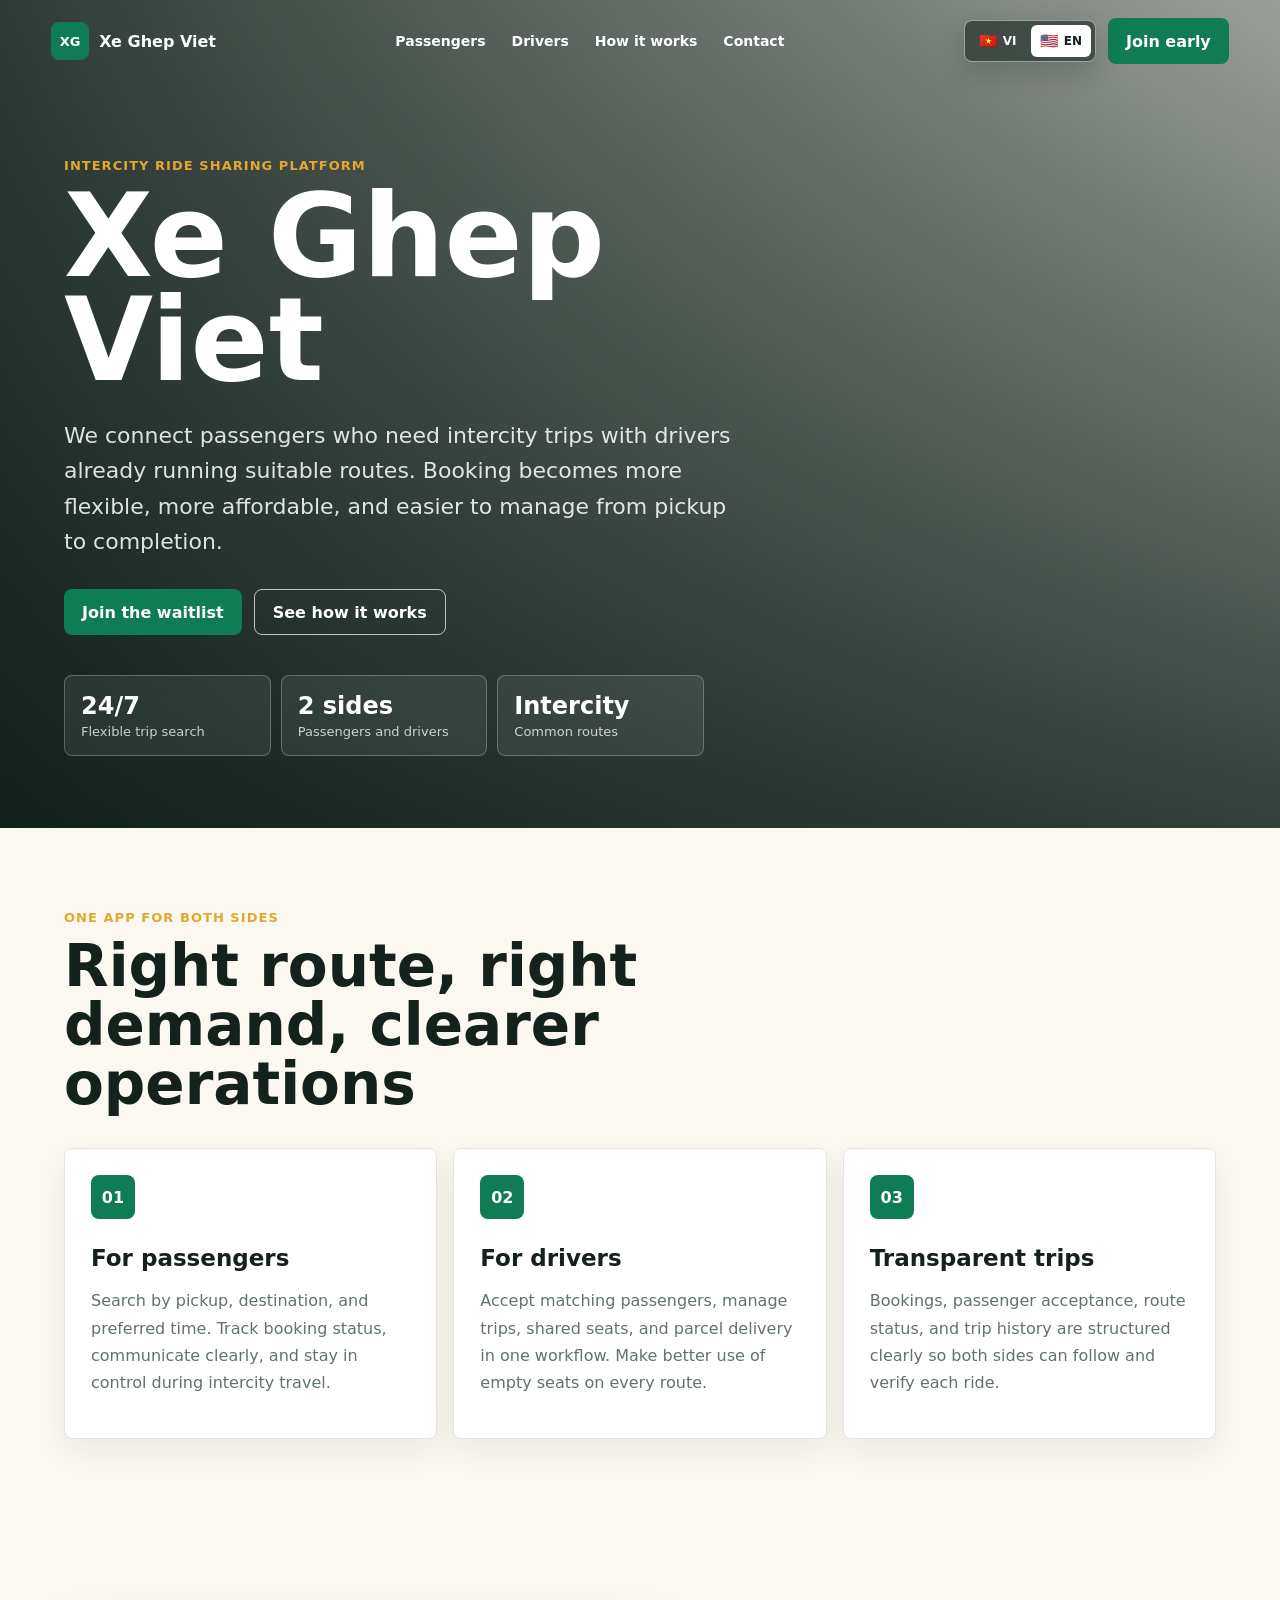
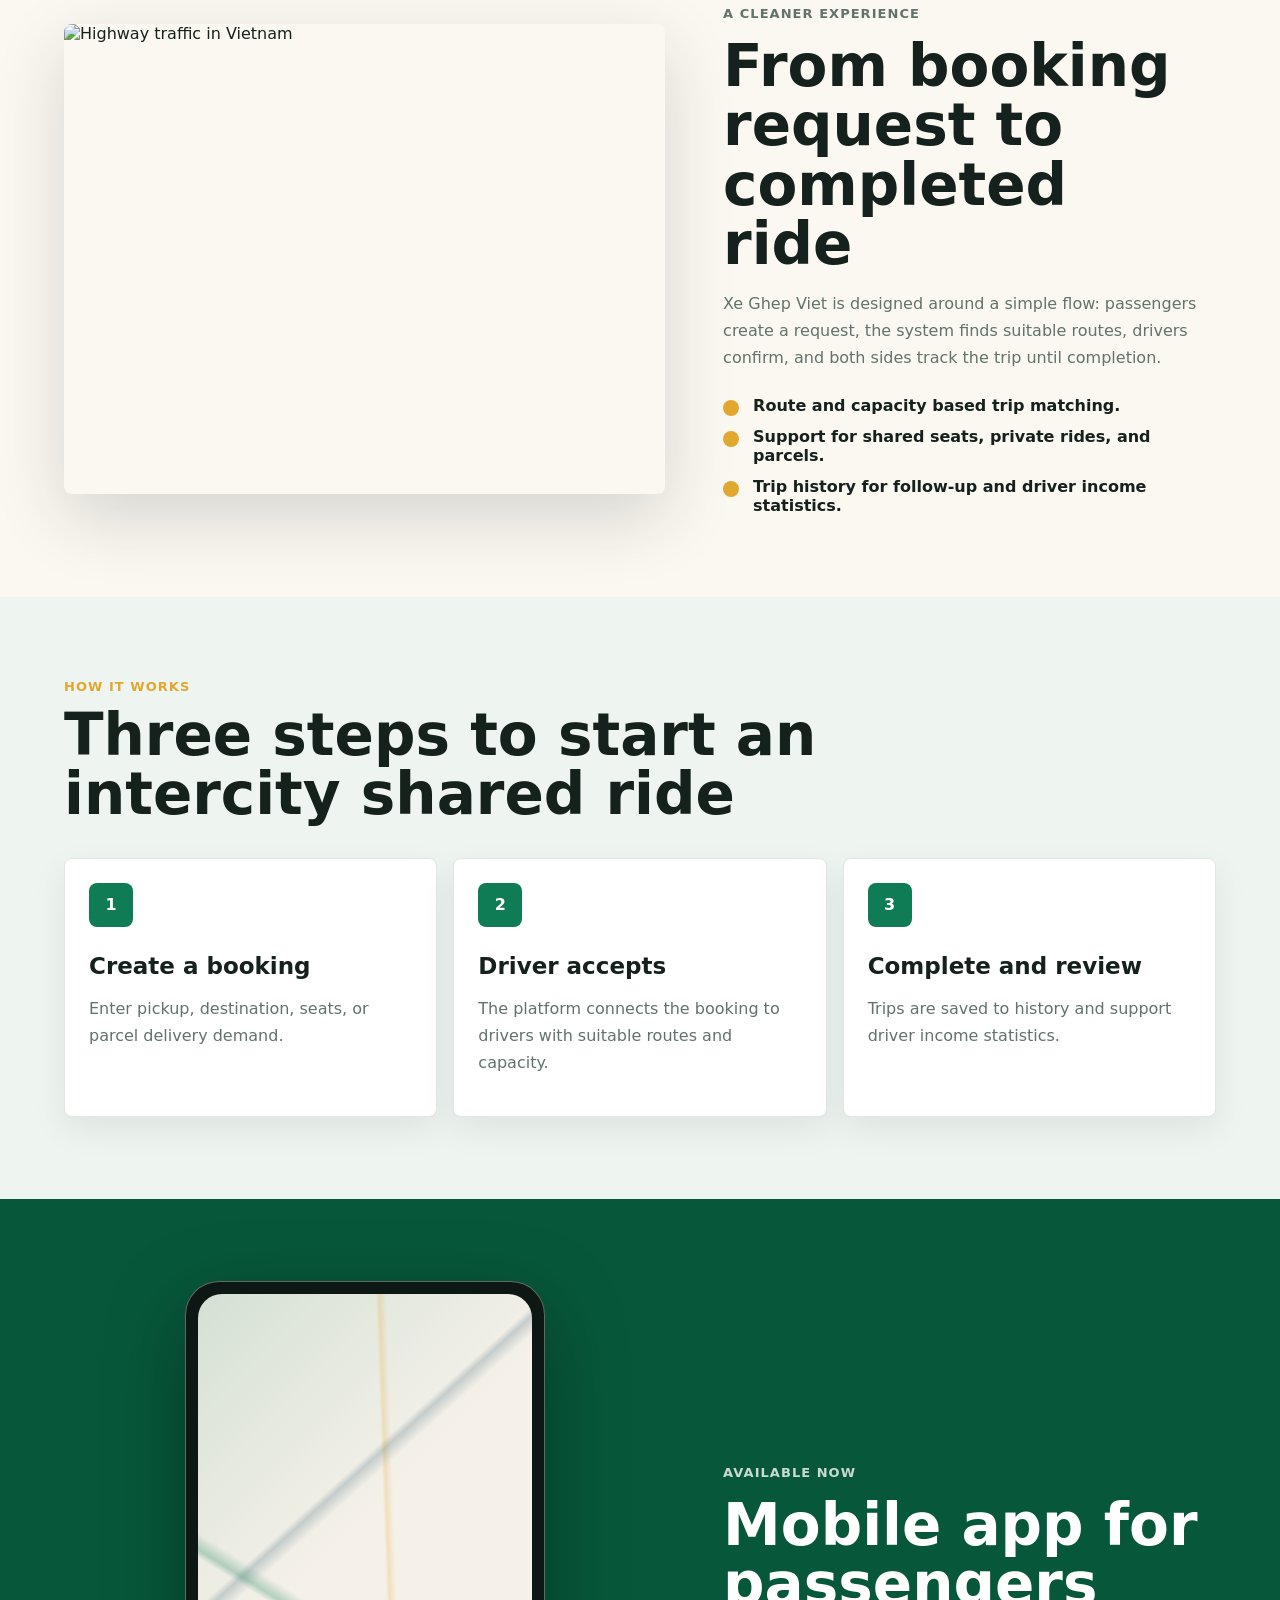
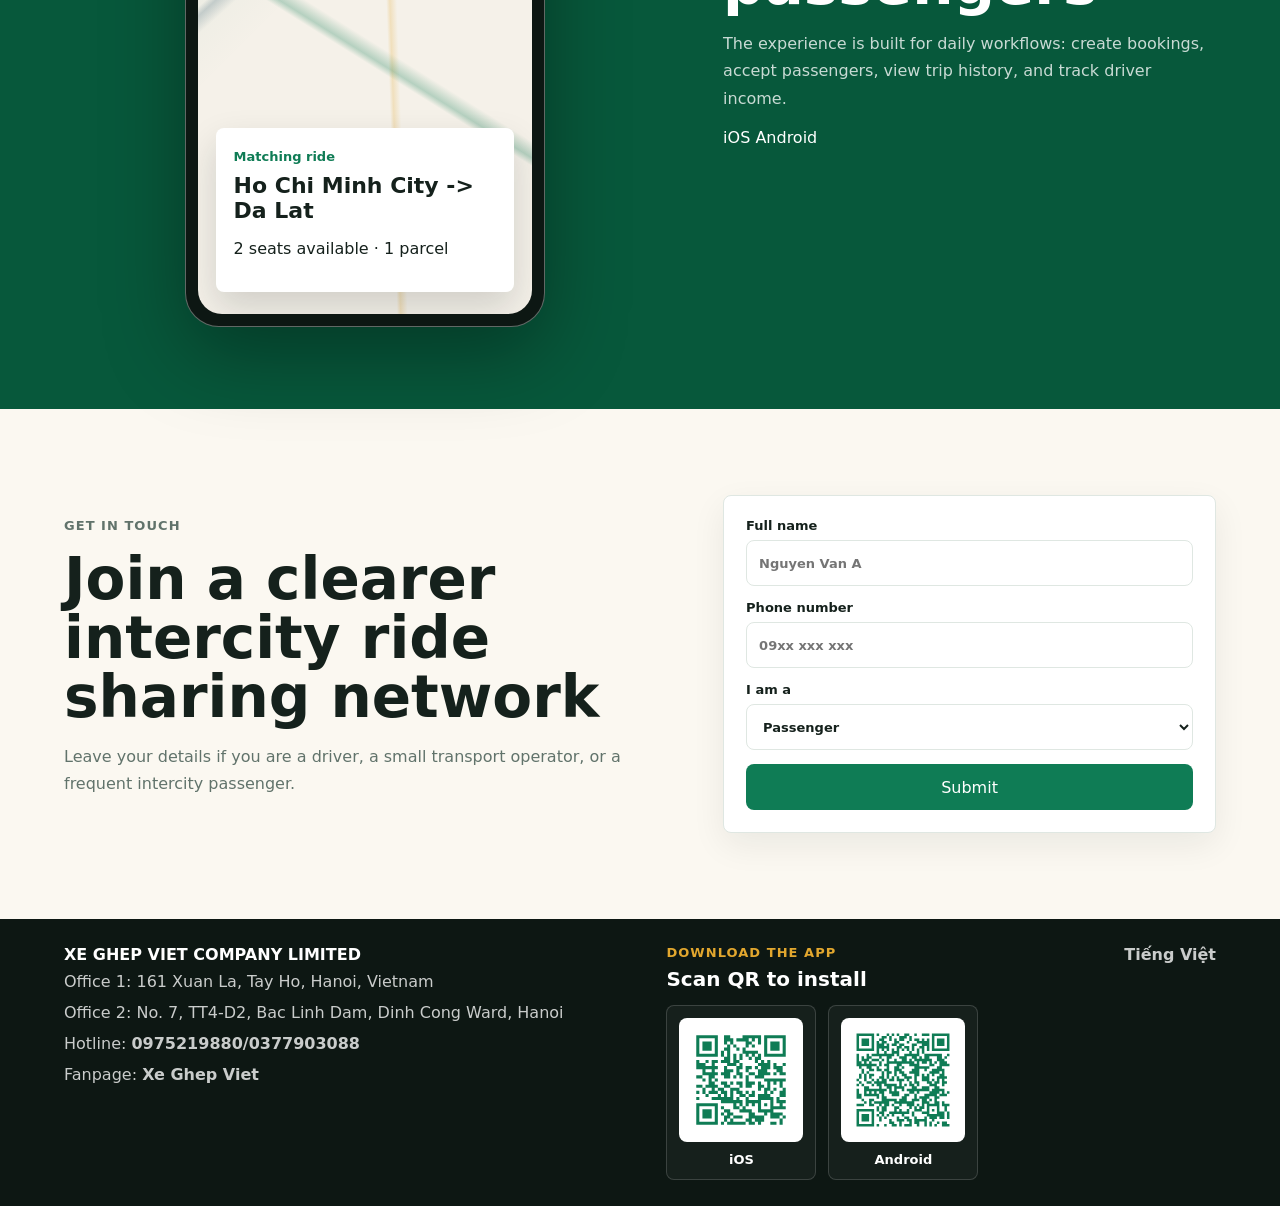
==== en.html @ 99fa4d13 "Update" ====
<!doctype html>
<html lang="en">

<head>
  <meta charset="utf-8" />
  <meta name="viewport" content="width=device-width, initial-scale=1" />
  <meta name="description"
    content="Xe Ghep Viet connects intercity passengers and drivers with transparent bookings, route matching, and trip history." />
  <meta name="theme-color" content="#0f7c55" />
  <title>Xe Ghep Viet - Intercity ride sharing in Vietnam</title>
  <link rel="canonical" href="https://xeghepviet.com/en.html" />
  <link rel="alternate" hreflang="vi" href="https://xeghepviet.com/" />
  <link rel="alternate" hreflang="en" href="https://xeghepviet.com/en.html" />
  <link rel="alternate" hreflang="x-default" href="https://xeghepviet.com/" />
  <meta property="og:site_name" content="Xe Ghep Viet" />
  <meta property="og:type" content="website" />
  <meta property="og:locale" content="en_US" />
  <meta property="og:locale:alternate" content="vi_VN" />
  <meta property="og:title" content="Xe Ghep Viet - Intercity ride sharing in Vietnam" />
  <meta property="og:description"
    content="A professional intercity ride sharing platform for passengers, drivers, private rides, shared seats, and parcel delivery." />
  <meta property="og:url" content="https://xeghepviet.com/en.html" />
  <meta property="og:image"
    content="https://images.pexels.com/photos/25485247/pexels-photo-25485247.jpeg?auto=compress&cs=tinysrgb&w=1200" />
  <meta name="twitter:card" content="summary_large_image" />
  <meta name="twitter:title" content="Xe Ghep Viet - Intercity ride sharing in Vietnam" />
  <meta name="twitter:description"
    content="Connect with intercity drivers, book shared seats, private rides, and parcel delivery with clear trip status." />
  <meta name="twitter:image"
    content="https://images.pexels.com/photos/25485247/pexels-photo-25485247.jpeg?auto=compress&cs=tinysrgb&w=1200" />
  <link rel="icon" type="image/svg+xml" href="favicon.svg" />
  <link rel="shortcut icon" href="favicon.svg" />
  <link rel="preconnect" href="https://images.unsplash.com" />
  <link rel="preconnect" href="https://images.pexels.com" />
  <link rel="stylesheet" href="styles.css" />
</head>

<body>
  <header class="site-header" data-header>
    <a class="brand" href="en.html#top" aria-label="Xe Ghep Viet">
      <span class="brand-mark">XG</span>
      <span>Xe Ghep Viet</span>
    </a>
    <nav class="nav-links" aria-label="Main navigation">
      <a href="#passenger">Passengers</a>
      <a href="#driver">Drivers</a>
      <a href="#how-it-works">How it works</a>
      <a href="#contact">Contact</a>
    </nav>
    <div class="header-actions">
      <div class="language-switch" aria-label="Choose language">
        <a href="/" lang="vi">
          <span class="flag" aria-hidden="true">🇻🇳</span>
          <span>VI</span>
        </a>
        <a class="active" href="en.html" lang="en" aria-current="page">
          <span class="flag" aria-hidden="true">🇺🇸</span>
          <span>EN</span>
        </a>
      </div>
      <a class="header-cta" href="#contact">Join early</a>
    </div>
  </header>

  <main id="top">
    <section class="hero" aria-label="Xe Ghep Viet">
      <div class="hero-slider" aria-hidden="true">
        <div class="hero-slide active"
          style="--bg: url('https://images.pexels.com/photos/25485247/pexels-photo-25485247.jpeg?auto=compress&cs=tinysrgb&w=1800')">
        </div>
        <div class="hero-slide"
          style="--bg: url('https://images.pexels.com/photos/23230602/pexels-photo-23230602.jpeg?auto=compress&cs=tinysrgb&w=1800')">
        </div>
        <div class="hero-slide"
          style="--bg: url('https://images.pexels.com/photos/11569799/pexels-photo-11569799.jpeg?auto=compress&cs=tinysrgb&w=1800')">
        </div>
      </div>
      <div class="hero-overlay"></div>
      <div class="hero-content">
        <p class="eyebrow">Intercity ride sharing platform</p>
        <h1>Xe Ghep Viet</h1>
        <p class="hero-copy">
          We connect passengers who need intercity trips with drivers already
          running suitable routes. Booking becomes more flexible, more
          affordable, and easier to manage from pickup to completion.
        </p>
        <div class="hero-actions">
          <a class="primary-button" href="#contact">Join the waitlist</a>
          <a class="secondary-button" href="#how-it-works">See how it works</a>
        </div>
        <div class="hero-stats" aria-label="Key benefits">
          <div>
            <strong>24/7</strong>
            <span>Flexible trip search</span>
          </div>
          <div>
            <strong>2 sides</strong>
            <span>Passengers and drivers</span>
          </div>
          <div>
            <strong>Intercity</strong>
            <span>Common routes</span>
          </div>
        </div>
      </div>
    </section>

    <section class="section intro-section">
      <div class="section-heading">
        <p class="eyebrow">One app for both sides</p>
        <h2>Right route, right demand, clearer operations</h2>
      </div>
      <div class="feature-grid">
        <article class="feature-card" id="passenger">
          <span class="feature-icon">01</span>
          <h3>For passengers</h3>
          <p>
            Search by pickup, destination, and preferred time. Track booking
            status, communicate clearly, and stay in control during intercity
            travel.
          </p>
        </article>
        <article class="feature-card" id="driver">
          <span class="feature-icon">02</span>
          <h3>For drivers</h3>
          <p>
            Accept matching passengers, manage trips, shared seats, and parcel
            delivery in one workflow. Make better use of empty seats on every
            route.
          </p>
        </article>
        <article class="feature-card">
          <span class="feature-icon">03</span>
          <h3>Transparent trips</h3>
          <p>
            Bookings, passenger acceptance, route status, and trip history are
            structured clearly so both sides can follow and verify each ride.
          </p>
        </article>
      </div>
    </section>

    <section class="section split-section">
      <div class="visual-panel">
        <img src="https://images.pexels.com/photos/23230602/pexels-photo-23230602.jpeg?auto=compress&cs=tinysrgb&w=1200"
          alt="Highway traffic in Vietnam" />
      </div>
      <div class="copy-panel">
        <p class="eyebrow">A cleaner experience</p>
        <h2>From booking request to completed ride</h2>
        <p>
          Xe Ghep Viet is designed around a simple flow: passengers create a
          request, the system finds suitable routes, drivers confirm, and both
          sides track the trip until completion.
        </p>
        <ul class="check-list">
          <li>Route and capacity based trip matching.</li>
          <li>Support for shared seats, private rides, and parcels.</li>
          <li>Trip history for follow-up and driver income statistics.</li>
        </ul>
      </div>
    </section>

    <section class="section process-section" id="how-it-works">
      <div class="section-heading">
        <p class="eyebrow">How it works</p>
        <h2>Three steps to start an intercity shared ride</h2>
      </div>
      <div class="process-grid">
        <article>
          <span>1</span>
          <h3>Create a booking</h3>
          <p>Enter pickup, destination, seats, or parcel delivery demand.</p>
        </article>
        <article>
          <span>2</span>
          <h3>Driver accepts</h3>
          <p>The platform connects the booking to drivers with suitable routes and capacity.</p>
        </article>
        <article>
          <span>3</span>
          <h3>Complete and review</h3>
          <p>Trips are saved to history and support driver income statistics.</p>
        </article>
      </div>
    </section>

    <section class="section app-section">
      <div class="phone-frame" aria-hidden="true">
        <div class="phone-screen">
          <div class="map-lines"></div>
          <div class="ride-card">
            <span>Matching ride</span>
            <strong>Ho Chi Minh City -> Da Lat</strong>
            <p>2 seats available · 1 parcel</p>
          </div>
        </div>
      </div>
      <div class="copy-panel">
        <p class="eyebrow">Available now</p>
        <h2>Mobile app for passengers</h2>
        <p>
          The experience is built for daily workflows: create bookings, accept
          passengers, view trip history, and track driver income.
        </p>
        <div class="store-buttons">
          <span>iOS</span>
          <span>Android</span>
        </div>
      </div>
    </section>

    <section class="cta-section" id="contact">
      <div>
        <p class="eyebrow">Get in touch</p>
        <h2>Join a clearer intercity ride sharing network</h2>
        <p>
          Leave your details if you are a driver, a small transport operator,
          or a frequent intercity passenger.
        </p>
      </div>
      <form class="lead-form">
        <label>
          Full name
          <input type="text" name="name" placeholder="Nguyen Van A" />
        </label>
        <label>
          Phone number
          <input type="tel" name="phone" placeholder="09xx xxx xxx" />
        </label>
        <label>
          I am a
          <select name="role">
            <option>Passenger</option>
            <option>Driver</option>
            <option>Route partner</option>
          </select>
        </label>
        <button type="submit">Submit</button>
      </form>
    </section>
  </main>

  <footer class="site-footer">
    <div class="footer-brand">
      <span>XE GHEP VIET COMPANY LIMITED</span>
      <p>Office 1: 161 Xuan La, Tay Ho, Hanoi, Vietnam</p>
      <p>Office 2: No. 7, TT4-D2, Bac Linh Dam, Dinh Cong Ward, Hanoi</p>
      <p>Hotline: <a href="tel:0975219880">0975219880/0377903088</a></p>
      <p>Fanpage: <a href="https://www.facebook.com/profile.php?id=61591874402184" target="_blank" rel="noopener">Xe Ghep Viet</a></p>
    </div>
    <div class="footer-qr">
      <div class="footer-qr-heading">
        <p class="eyebrow">Download the app</p>
        <h2>Scan QR to install</h2>
      </div>
      <div class="qr-grid">
        <a class="qr-card" href="https://apps.apple.com/vn/app/id6778679133" target="_blank" rel="noopener noreferrer">
          <img src="assets/qr/ios-app.svg" alt="QR code to download Xe Ghep Viet on iOS" />
          <span>iOS</span>
        </a>
        <a class="qr-card" href="https://play.google.com/store/apps/details?id=com.vn.cartrip.customer" target="_blank" rel="noopener noreferrer">
          <img src="assets/qr/android-app.svg" alt="QR code to download Xe Ghep Viet on Android" />
          <span>Android</span>
        </a>
      </div>
    </div>
    <div class="footer-links">
      <a href="/" lang="vi">Tiếng Việt</a>
    </div>
  </footer>

  <script src="script.js"></script>
</body>

</html>
---- styles.css ----
:root {
  --ink: #15211c;
  --muted: #61736b;
  --line: #dfe7e2;
  --paper: #fbf8f1;
  --surface: #ffffff;
  --green: #0f7c55;
  --green-dark: #07583b;
  --gold: #e2a72e;
  --blue: #28536b;
  --shadow: 0 24px 70px rgba(21, 33, 28, 0.16);
}

* {
  box-sizing: border-box;
}

html {
  scroll-behavior: smooth;
}

body {
  margin: 0;
  color: var(--ink);
  background: var(--paper);
  font-family: Inter, ui-sans-serif, system-ui, -apple-system, BlinkMacSystemFont,
    "Segoe UI", sans-serif;
}

a {
  color: inherit;
  text-decoration: none;
}

img {
  display: block;
  max-width: 100%;
}

.site-header {
  position: fixed;
  top: 0;
  left: 0;
  right: 0;
  z-index: 20;
  display: flex;
  align-items: center;
  justify-content: space-between;
  gap: 24px;
  padding: 18px clamp(18px, 4vw, 56px);
  color: #fff;
  transition: background 180ms ease, box-shadow 180ms ease, color 180ms ease;
}

.site-header.scrolled {
  color: var(--ink);
  background: rgba(251, 248, 241, 0.92);
  box-shadow: 0 10px 30px rgba(21, 33, 28, 0.1);
  backdrop-filter: blur(16px);
}

.brand {
  display: inline-flex;
  align-items: center;
  gap: 10px;
  font-weight: 850;
}

.brand-mark {
  display: grid;
  width: 38px;
  height: 38px;
  place-items: center;
  color: #fff;
  background: var(--green);
  border-radius: 8px;
  font-size: 13px;
  letter-spacing: 0;
}

.nav-links {
  display: flex;
  align-items: center;
  gap: 26px;
  font-size: 14px;
  font-weight: 700;
}

.header-actions {
  display: inline-flex;
  align-items: center;
  flex: 0 0 auto;
  flex-wrap: nowrap;
  gap: 12px;
}

.language-switch {
  display: inline-flex;
  align-items: center;
  flex: 0 0 auto;
  gap: 4px;
  min-height: 42px;
  padding: 4px;
  border: 1px solid rgba(255, 255, 255, 0.48);
  border-radius: 8px;
  background: rgba(8, 24, 19, 0.52);
  box-shadow: 0 10px 26px rgba(5, 20, 16, 0.18);
  backdrop-filter: blur(14px);
}

.site-header.scrolled .language-switch {
  border-color: var(--line);
  background: rgba(255, 255, 255, 0.88);
}

.language-switch a {
  display: inline-flex;
  align-items: center;
  justify-content: center;
  gap: 6px;
  min-width: 58px;
  min-height: 32px;
  padding: 0 9px;
  border-radius: 6px;
  font-size: 12px;
  font-weight: 900;
  letter-spacing: 0;
  white-space: nowrap;
}

.language-switch a.active {
  color: var(--ink);
  background: #fff;
}

.site-header.scrolled .language-switch a.active {
  color: #fff;
  background: var(--green);
}

.flag {
  display: inline-block;
  width: 18px;
  font-size: 15px;
  line-height: 1;
  text-align: center;
}

.header-cta,
.primary-button,
.secondary-button,
.lead-form button {
  display: inline-flex;
  align-items: center;
  justify-content: center;
  min-height: 46px;
  padding: 0 18px;
  border-radius: 8px;
  font-weight: 800;
}

.header-cta,
.primary-button,
.lead-form button {
  color: #fff;
  background: var(--green);
}

.secondary-button {
  color: #fff;
  border: 1px solid rgba(255, 255, 255, 0.7);
}

.hero {
  position: relative;
  min-height: 92vh;
  overflow: hidden;
  display: grid;
  align-items: end;
  padding: 120px clamp(18px, 5vw, 72px) 72px;
}

.hero-slider,
.hero-slide,
.hero-overlay {
  position: absolute;
  inset: 0;
}

.hero-slide {
  opacity: 0;
  background-image: var(--bg);
  background-size: cover;
  background-position: center;
  transform: scale(1.04);
  transition: opacity 900ms ease, transform 6000ms ease;
}

.hero-slide.active {
  opacity: 1;
  transform: scale(1);
}

.hero-overlay {
  background:
    linear-gradient(90deg, rgba(5, 20, 16, 0.82), rgba(5, 20, 16, 0.36)),
    linear-gradient(0deg, rgba(5, 20, 16, 0.7), rgba(5, 20, 16, 0.05));
}

.hero-content {
  position: relative;
  z-index: 1;
  max-width: 790px;
  color: #fff;
}

.eyebrow {
  margin: 0 0 12px;
  color: var(--gold);
  font-size: 13px;
  font-weight: 900;
  letter-spacing: 0.08em;
  text-transform: uppercase;
}

.hero h1 {
  margin: 0;
  font-size: clamp(54px, 9vw, 118px);
  line-height: 0.9;
  letter-spacing: 0;
}

.hero-copy {
  max-width: 690px;
  margin: 26px 0 0;
  color: rgba(255, 255, 255, 0.86);
  font-size: clamp(17px, 2vw, 22px);
  line-height: 1.6;
}

.hero-actions {
  display: flex;
  flex-wrap: wrap;
  gap: 12px;
  margin-top: 30px;
}

.hero-stats {
  display: grid;
  grid-template-columns: repeat(3, minmax(0, 1fr));
  gap: 10px;
  max-width: 640px;
  margin-top: 40px;
}

.hero-stats div {
  padding: 16px;
  border: 1px solid rgba(255, 255, 255, 0.25);
  border-radius: 8px;
  background: rgba(255, 255, 255, 0.08);
  backdrop-filter: blur(10px);
}

.hero-stats strong {
  display: block;
  font-size: 24px;
}

.hero-stats span {
  display: block;
  margin-top: 4px;
  color: rgba(255, 255, 255, 0.76);
  font-size: 13px;
}

.section {
  padding: 82px clamp(18px, 5vw, 72px);
}

.section-heading {
  max-width: 760px;
  margin-bottom: 34px;
}

.section h2,
.cta-section h2 {
  margin: 0;
  font-size: clamp(32px, 5vw, 58px);
  line-height: 1.02;
  letter-spacing: 0;
}

.feature-grid,
.process-grid {
  display: grid;
  grid-template-columns: repeat(3, minmax(0, 1fr));
  gap: 16px;
}

.feature-card,
.process-grid article,
.lead-form {
  border: 1px solid var(--line);
  border-radius: 8px;
  background: var(--surface);
  box-shadow: 0 12px 34px rgba(21, 33, 28, 0.07);
}

.feature-card {
  min-height: 280px;
  padding: 26px;
}

.feature-icon,
.process-grid span {
  display: inline-grid;
  width: 44px;
  height: 44px;
  place-items: center;
  color: #fff;
  background: var(--green);
  border-radius: 8px;
  font-weight: 900;
}

.feature-card h3,
.process-grid h3 {
  margin: 26px 0 10px;
  font-size: 23px;
}

.feature-card p,
.copy-panel p,
.process-grid p,
.cta-section p,
.form-note {
  color: var(--muted);
  line-height: 1.7;
}

.split-section,
.app-section,
.cta-section {
  display: grid;
  grid-template-columns: minmax(0, 1fr) minmax(320px, 0.82fr);
  gap: clamp(26px, 5vw, 58px);
  align-items: center;
}

.visual-panel {
  overflow: hidden;
  border-radius: 8px;
  box-shadow: var(--shadow);
}

.visual-panel img {
  width: 100%;
  aspect-ratio: 1.28;
  object-fit: cover;
}

.copy-panel {
  max-width: 580px;
}

.check-list {
  margin: 24px 0 0;
  padding: 0;
  list-style: none;
}

.check-list li {
  margin-top: 12px;
  padding-left: 30px;
  position: relative;
  color: var(--ink);
  font-weight: 700;
}

.check-list li::before {
  content: "";
  position: absolute;
  left: 0;
  top: 4px;
  width: 16px;
  height: 16px;
  border-radius: 999px;
  background: var(--gold);
}

.process-section {
  background: #eef4ef;
}

.process-grid article {
  padding: 24px;
}

.app-section {
  background: var(--green-dark);
  color: #fff;
}

.app-section .copy-panel p {
  color: rgba(255, 255, 255, 0.78);
}

.phone-frame {
  width: min(360px, 82vw);
  margin: 0 auto;
  padding: 12px;
  border: 1px solid rgba(255, 255, 255, 0.35);
  border-radius: 34px;
  background: #0d1713;
  box-shadow: 0 26px 80px rgba(0, 0, 0, 0.35);
}

.phone-screen {
  position: relative;
  overflow: hidden;
  min-height: 620px;
  border-radius: 24px;
  background:
    linear-gradient(135deg, rgba(15, 124, 85, 0.14), transparent 42%),
    #f5f1e9;
}

.map-lines {
  position: absolute;
  inset: 0;
  background:
    linear-gradient(32deg, transparent 43%, rgba(15, 124, 85, 0.28) 44%, transparent 46%),
    linear-gradient(138deg, transparent 34%, rgba(40, 83, 107, 0.22) 35%, transparent 37%),
    linear-gradient(88deg, transparent 56%, rgba(226, 167, 46, 0.24) 57%, transparent 59%);
}

.ride-card {
  position: absolute;
  left: 18px;
  right: 18px;
  bottom: 22px;
  padding: 18px;
  border-radius: 8px;
  color: var(--ink);
  background: #fff;
  box-shadow: 0 16px 36px rgba(21, 33, 28, 0.16);
}

.ride-card span {
  color: var(--green);
  font-size: 13px;
  font-weight: 900;
}

.ride-card strong {
  display: block;
  margin-top: 8px;
  font-size: 22px;
}

.store-downloads {
  display: flex;
  flex-wrap: nowrap;
  gap: 48px;
  align-items: flex-start;
  margin-top: 26px;
}

.store-download-item {
  display: grid;
  justify-items: start;
  gap: 12px;
  min-width: 0;
}

.store-button {
  display: inline-flex;
  align-items: center;
  justify-content: center;
  width: 232px;
  min-height: 56px;
  padding: 0 18px;
  border: 1px solid rgba(255, 255, 255, 0.38);
  border-radius: 8px;
  color: #fff;
  font-size: 18px;
  font-weight: 900;
  text-decoration: none;
  letter-spacing: 0;
}

.store-button:hover,
.store-button:focus-visible {
  border-color: rgba(255, 255, 255, 0.78);
  background: rgba(255, 255, 255, 0.1);
}

.store-qr {
  width: 168px;
  height: 168px;
  padding: 8px;
  border-radius: 10px;
  background: #fff;
  box-shadow: 0 14px 30px rgba(0, 0, 0, 0.16);
}

.cta-section {
  padding: 86px clamp(18px, 5vw, 72px);
}

.lead-form {
  display: grid;
  gap: 14px;
  padding: 22px;
}

.lead-form label {
  display: grid;
  gap: 7px;
  color: var(--ink);
  font-size: 13px;
  font-weight: 800;
}

.lead-form input,
.lead-form select {
  width: 100%;
  min-height: 46px;
  padding: 0 12px;
  border: 1px solid var(--line);
  border-radius: 8px;
  color: var(--ink);
  background: #fff;
  font: inherit;
}

.lead-form button {
  border: 0;
  cursor: pointer;
  font: inherit;
}

.form-note {
  margin: 0;
  font-size: 12px;
}

.site-footer {
  display: grid;
  grid-template-columns: minmax(0, 1.2fr) minmax(280px, 0.9fr) auto;
  gap: 24px;
  align-items: start;
  padding: 26px clamp(18px, 5vw, 72px);
  color: rgba(255, 255, 255, 0.78);
  background: #0d1713;
}

.footer-brand {
  display: grid;
  gap: 6px;
  max-width: 760px;
}

.footer-brand span {
  color: #fff;
  font-weight: 900;
}

.footer-brand p {
  margin: 0;
  line-height: 1.55;
}

.site-footer a {
  color: rgba(255, 255, 255, 0.78);
  font-weight: 700;
}

.footer-qr {
  display: grid;
  gap: 14px;
  justify-items: start;
}

.footer-qr-heading h2 {
  margin: 0;
  color: #fff;
  font-size: 20px;
  line-height: 1.15;
  letter-spacing: 0;
}

.footer-qr-heading .eyebrow {
  margin-bottom: 8px;
}

.qr-grid {
  display: grid;
  grid-template-columns: repeat(2, minmax(0, 1fr));
  gap: 12px;
}

.qr-card {
  display: grid;
  justify-items: center;
  gap: 10px;
  min-width: 132px;
  padding: 12px;
  border: 1px solid rgba(255, 255, 255, 0.16);
  border-radius: 8px;
  background: rgba(255, 255, 255, 0.04);
  text-align: center;
}

.qr-card img {
  width: 124px;
  height: 124px;
  padding: 8px;
  border-radius: 8px;
  background: #fff;
}

.qr-card span {
  color: #fff;
  font-size: 13px;
  font-weight: 900;
  letter-spacing: 0;
}

.footer-links {
  display: inline-flex;
  flex-wrap: wrap;
  gap: 16px;
}

.legal-header {
  position: sticky;
}

.legal-page {
  padding-top: 28px;
}

.legal-hero {
  padding: 72px clamp(18px, 5vw, 72px) 36px;
  background: #eef4ef;
}

.legal-hero h1 {
  max-width: 920px;
  margin: 0;
  font-size: clamp(40px, 7vw, 74px);
  line-height: 0.98;
  letter-spacing: 0;
}

.legal-hero p {
  max-width: 860px;
  color: var(--muted);
  font-size: 18px;
  line-height: 1.7;
}

.effective-date {
  margin-top: 18px;
  font-weight: 800;
}

.legal-content {
  display: grid;
  gap: 14px;
  max-width: 980px;
  margin: 0 auto;
  padding: 36px clamp(18px, 5vw, 72px) 82px;
}

.legal-content article {
  padding: 24px;
  border: 1px solid var(--line);
  border-radius: 8px;
  background: var(--surface);
}

.legal-content h2 {
  margin: 0 0 12px;
  font-size: 24px;
  line-height: 1.2;
}

.legal-content p,
.legal-content li {
  color: var(--muted);
  line-height: 1.75;
}

.legal-content ul {
  margin: 0;
  padding-left: 20px;
}

.legal-content a {
  color: var(--green);
  font-weight: 800;
}

@media (max-width: 860px) {
  .site-header {
    align-items: center;
    gap: 12px;
  }

  .nav-links,
  .header-cta {
    display: none;
  }

  .header-actions {
    margin-left: auto;
  }

  .language-switch a {
    min-width: 50px;
    padding: 0 7px;
  }

  .hero {
    min-height: 86vh;
  }

  .hero-stats,
  .feature-grid,
  .process-grid,
  .split-section,
  .app-section,
  .cta-section {
    grid-template-columns: 1fr;
  }

  .hero-stats {
    max-width: 100%;
  }

  .phone-screen {
    min-height: 520px;
  }

  .store-downloads {
    gap: 24px;
  }

  .site-footer {
    grid-template-columns: 1fr;
  }

  .footer-qr {
    justify-items: stretch;
  }

  .qr-grid {
    grid-template-columns: 1fr 1fr;
  }
}

@media (max-width: 520px) {
  .hero {
    padding-bottom: 44px;
  }

  .hero-stats {
    grid-template-columns: 1fr;
  }

  .hero-actions {
    align-items: stretch;
    flex-direction: column;
  }

  .primary-button,
  .secondary-button {
    width: 100%;
  }

  .store-downloads {
    flex-direction: column;
    gap: 18px;
  }

  .store-button {
    width: 100%;
  }

  .store-qr {
    width: 144px;
    height: 144px;
  }

  .qr-grid {
    grid-template-columns: 1fr;
  }

  .qr-card img {
    width: 112px;
    height: 112px;
  }
}
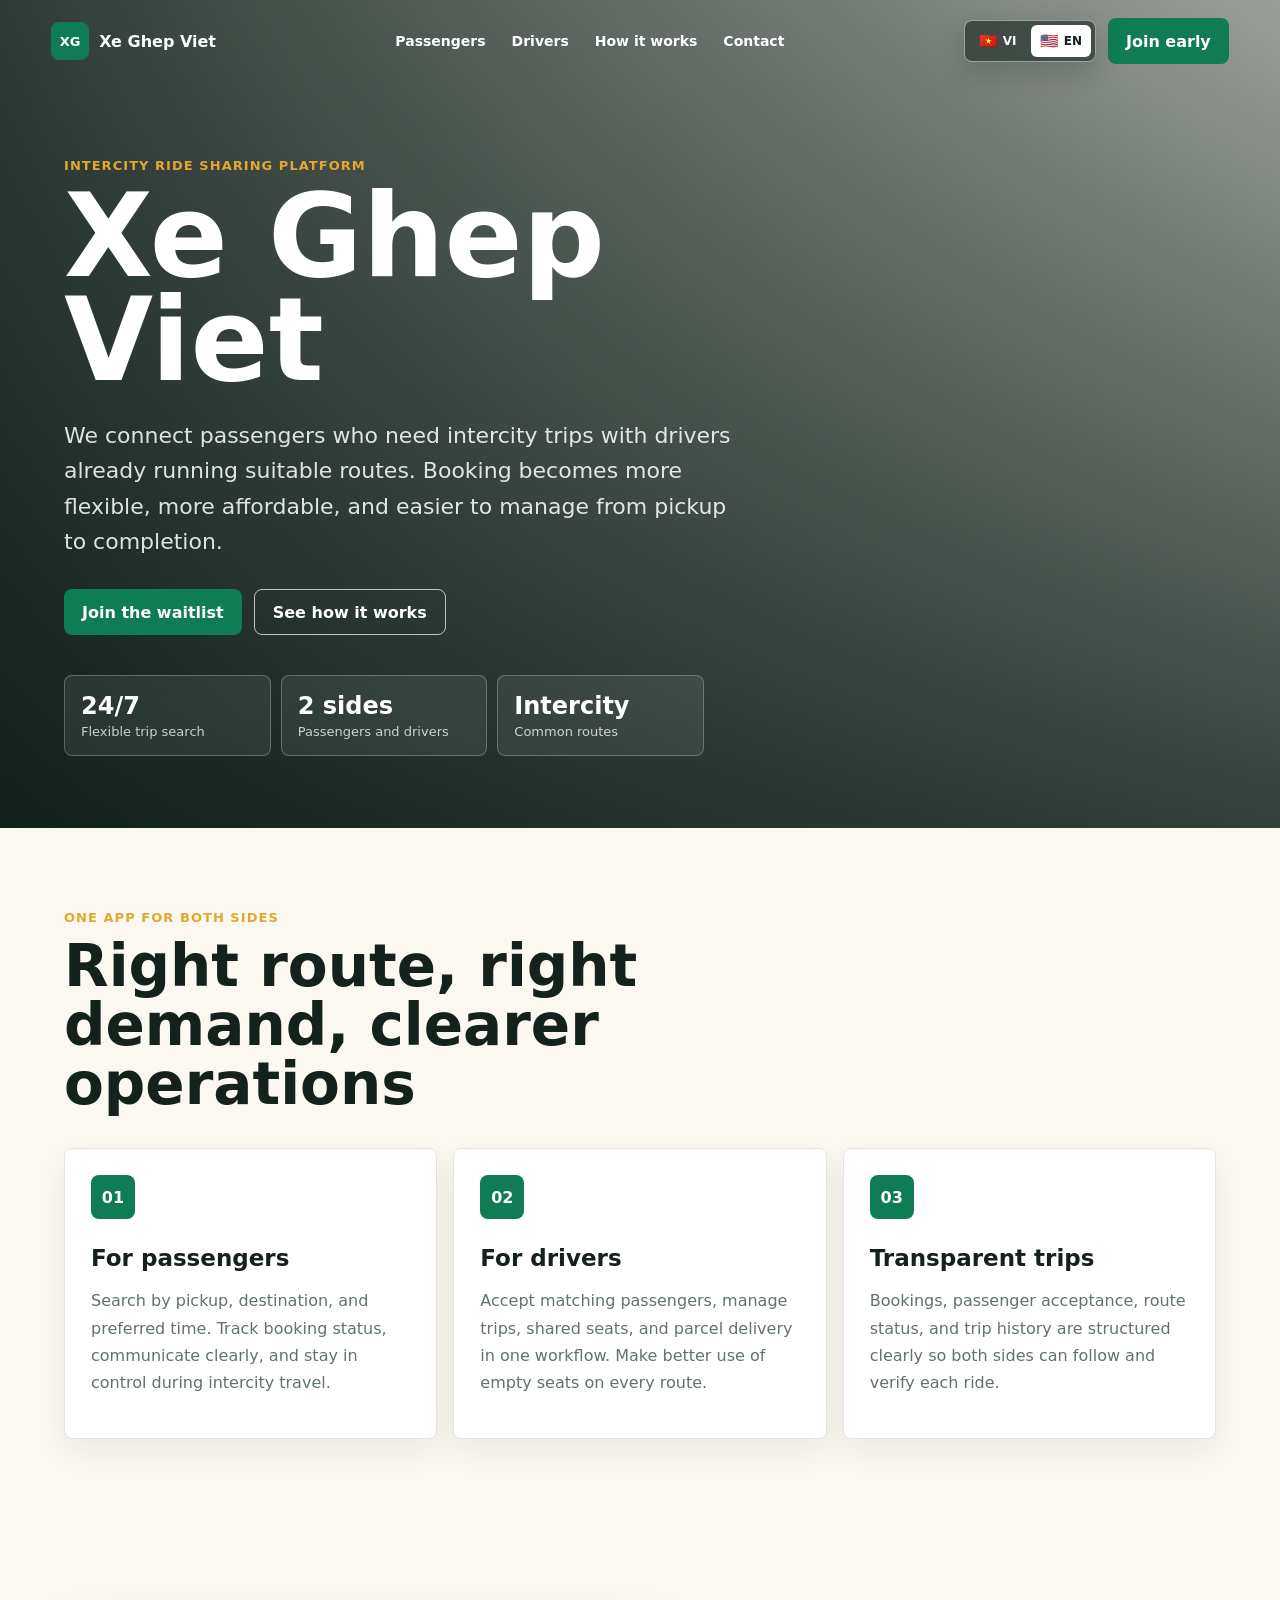
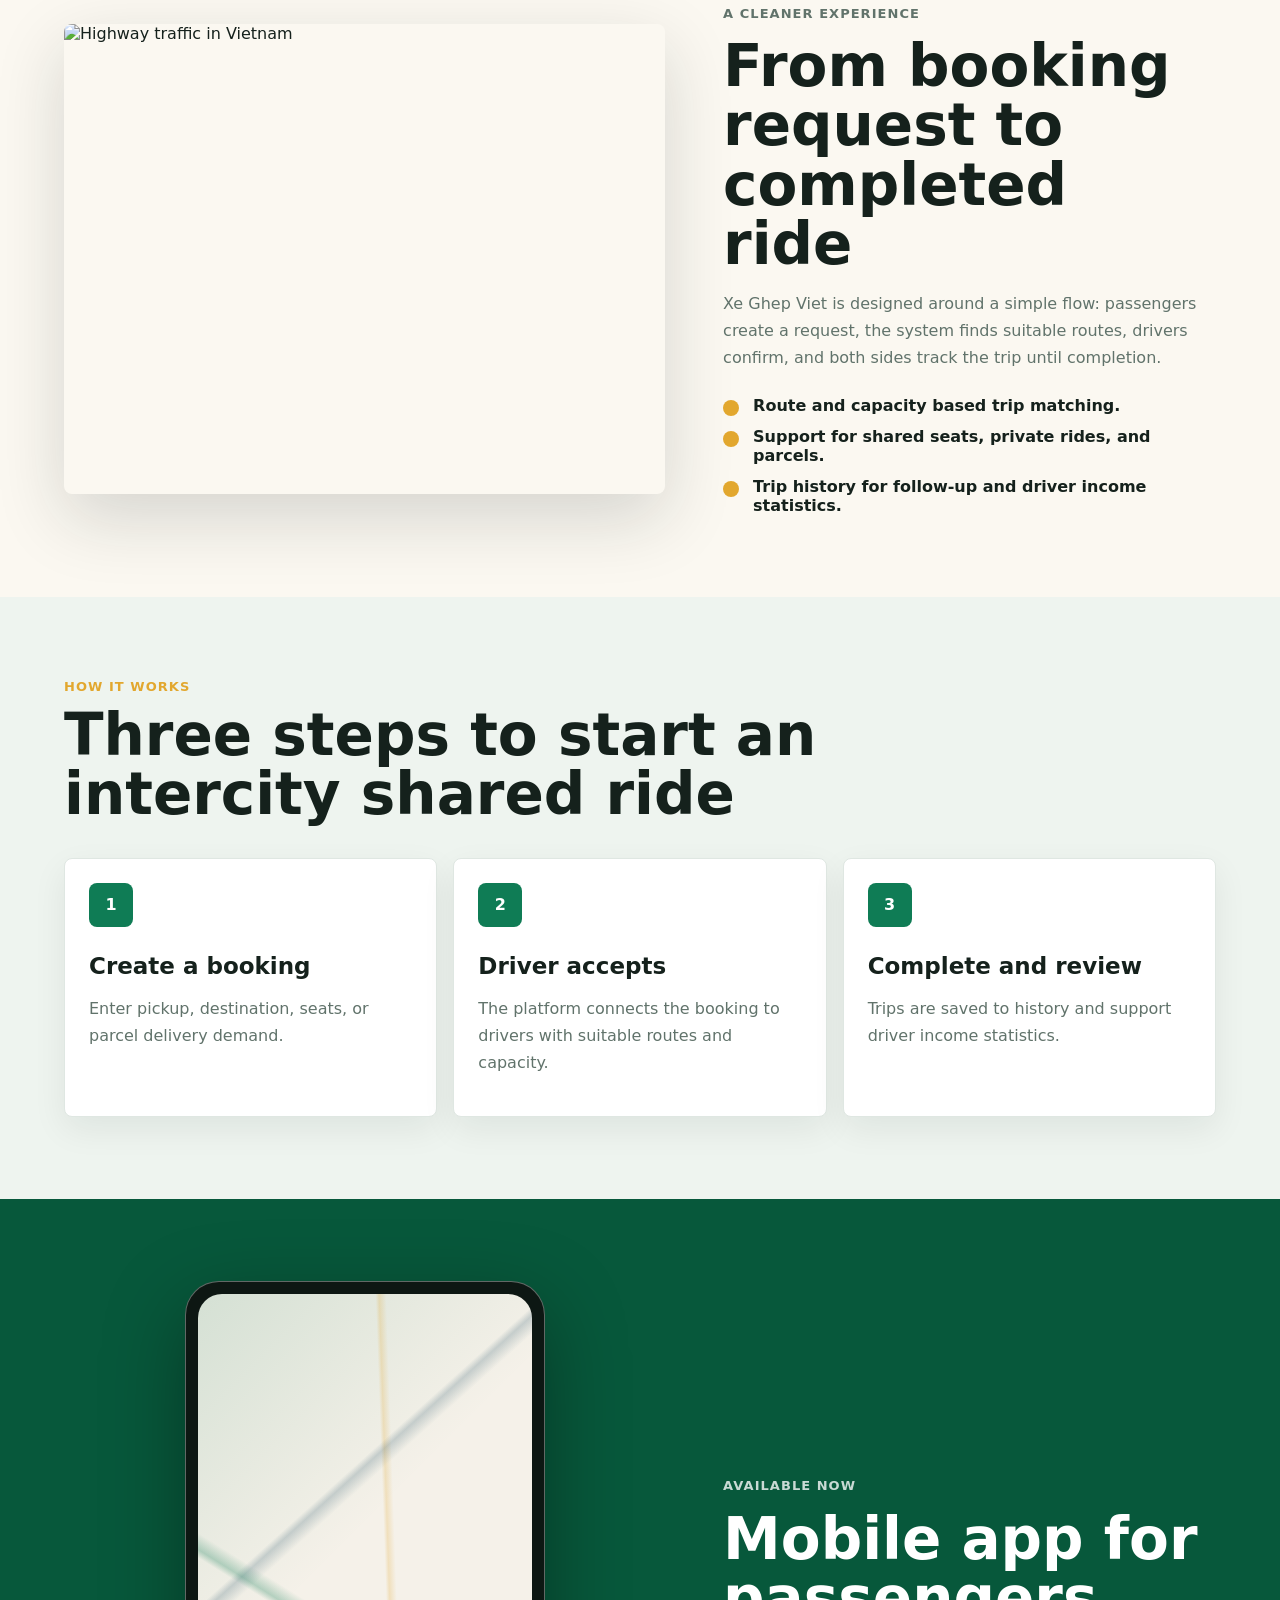
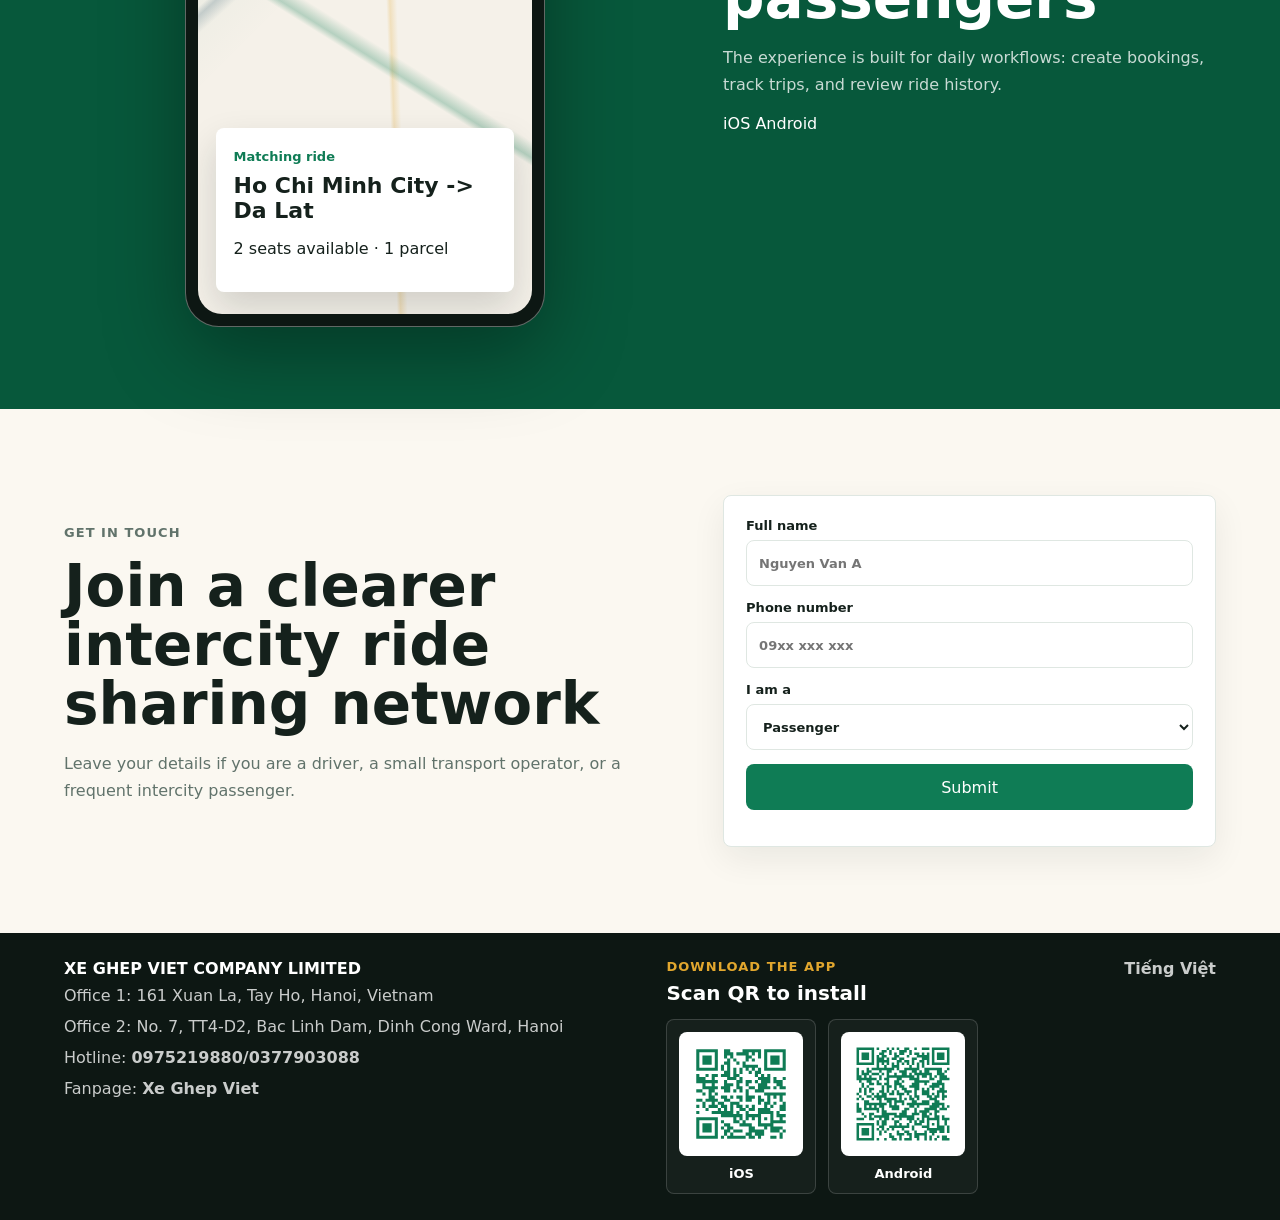
==== commit 6c0ad37f: "Update landing lead capture" ====
--- a/en.html
+++ b/en.html
@@ -200,8 +200,8 @@
         <p class="eyebrow">Available now</p>
         <h2>Mobile app for passengers</h2>
         <p>
-          The experience is built for daily workflows: create bookings, accept
-          passengers, view trip history, and track driver income.
+          The experience is built for daily workflows: create bookings, track
+          trips, and review ride history.
         </p>
         <div class="store-buttons">
           <span>iOS</span>
@@ -222,21 +222,21 @@
       <form class="lead-form">
         <label>
           Full name
-          <input type="text" name="name" placeholder="Nguyen Van A" />
+          <input type="text" name="name" placeholder="Nguyen Van A" required />
         </label>
         <label>
           Phone number
-          <input type="tel" name="phone" placeholder="09xx xxx xxx" />
+          <input type="tel" name="phone" placeholder="09xx xxx xxx" required />
         </label>
         <label>
           I am a
           <select name="role">
-            <option>Passenger</option>
-            <option>Driver</option>
-            <option>Route partner</option>
+            <option value="customer">Passenger</option>
+            <option value="driver">Driver</option>
           </select>
         </label>
         <button type="submit">Submit</button>
+        <p class="form-note" data-form-note aria-live="polite"></p>
       </form>
     </section>
   </main>
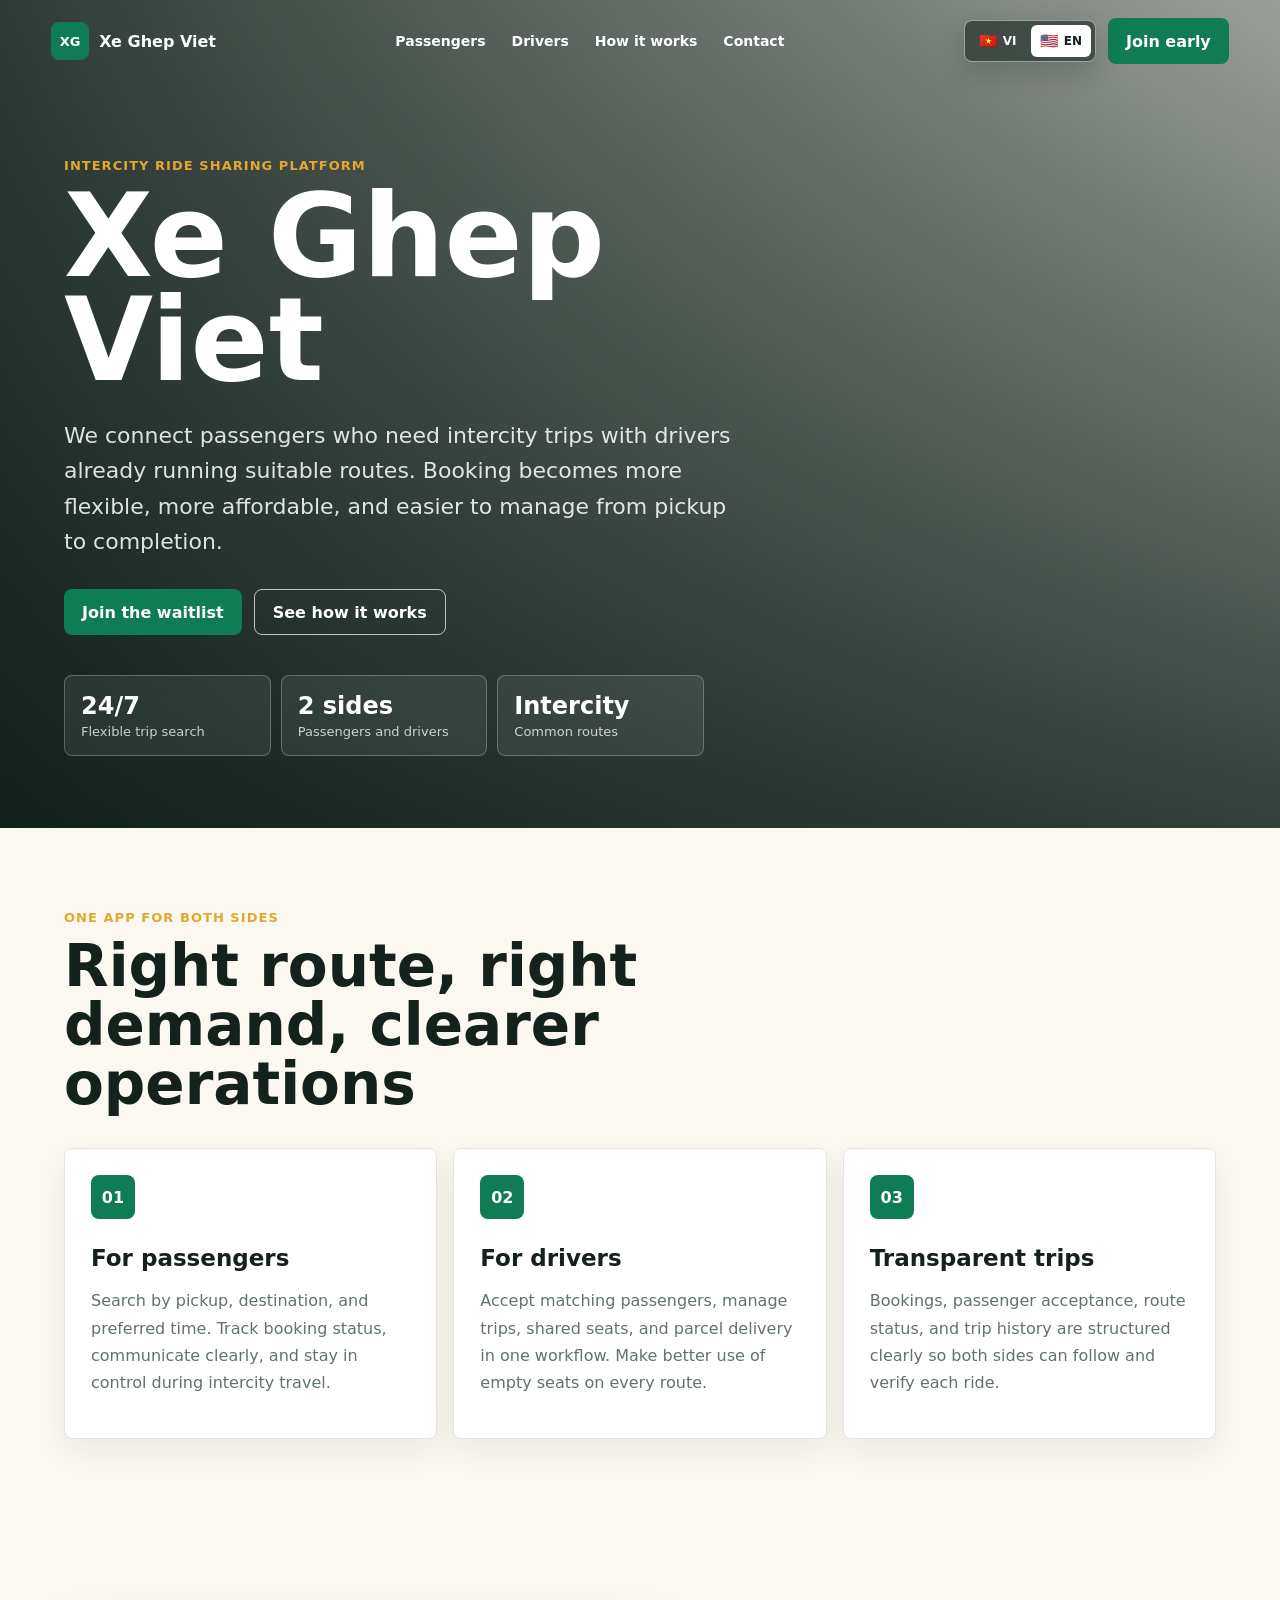
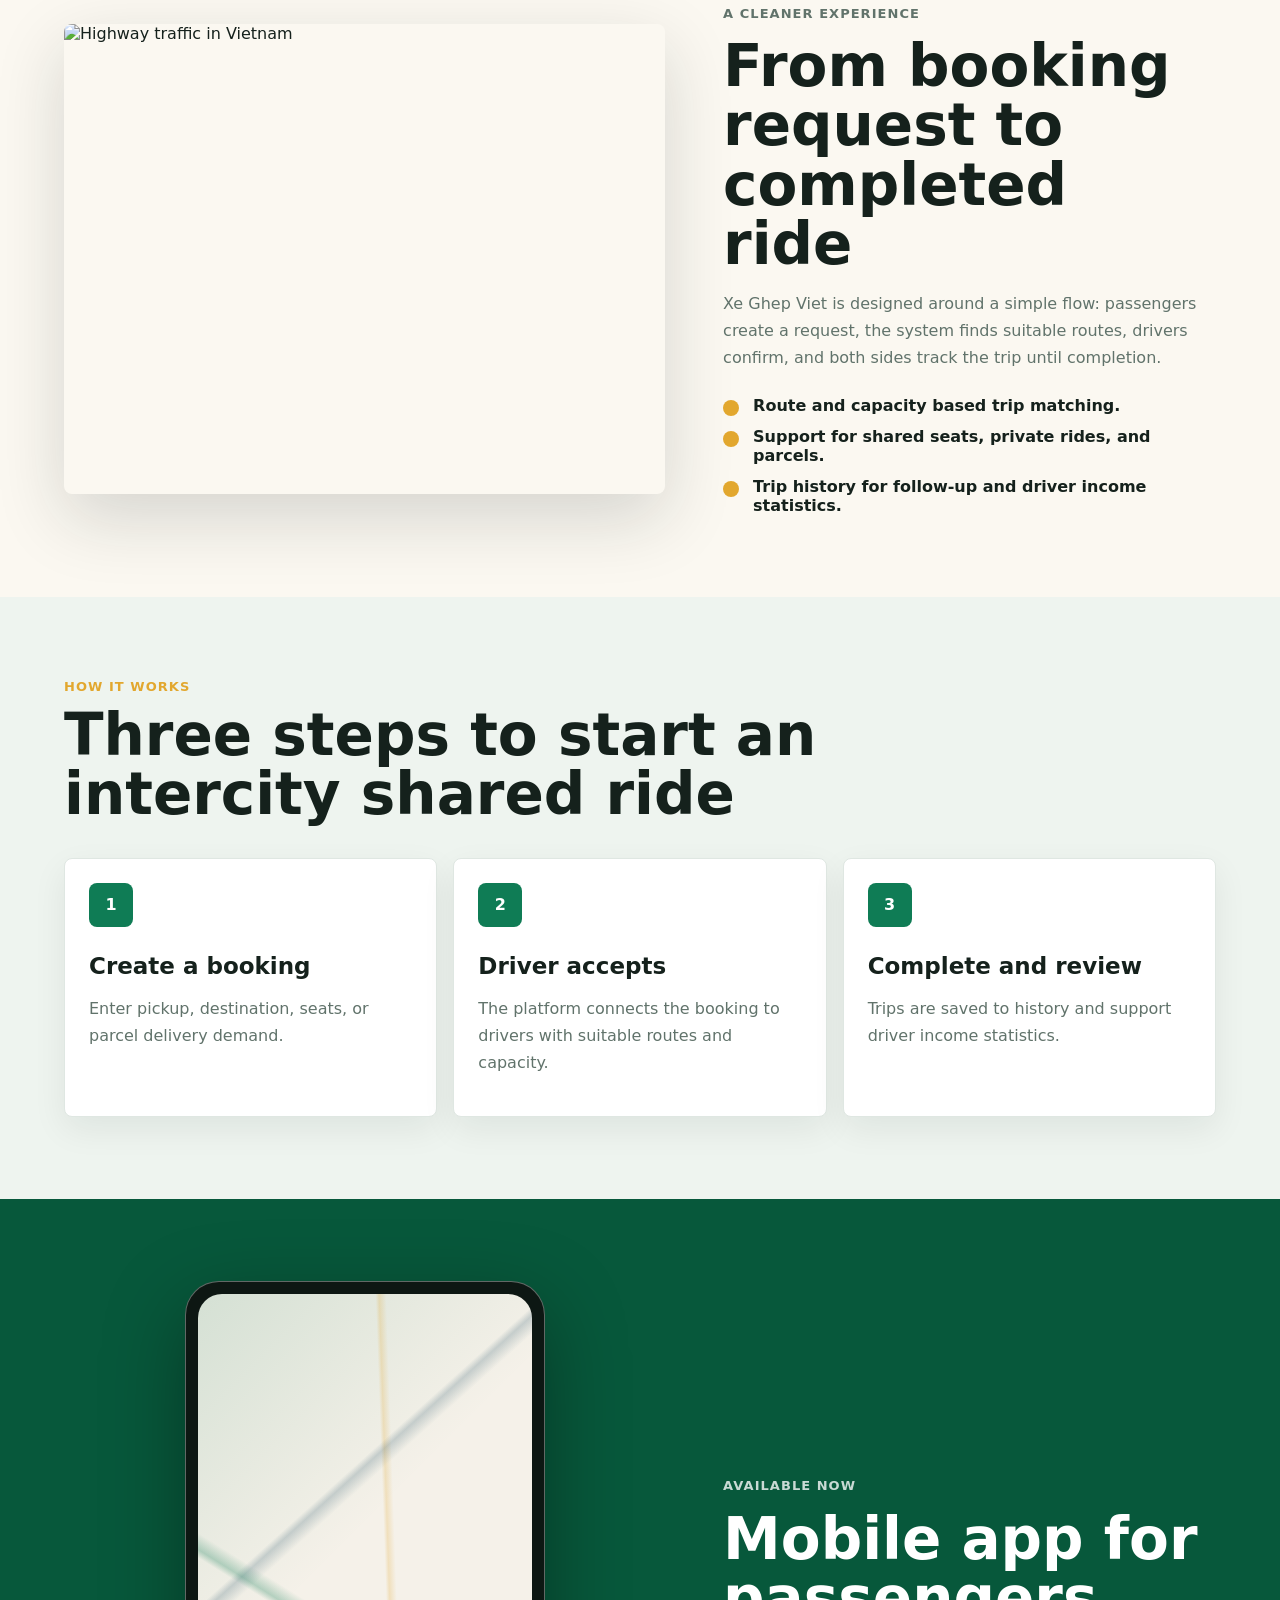
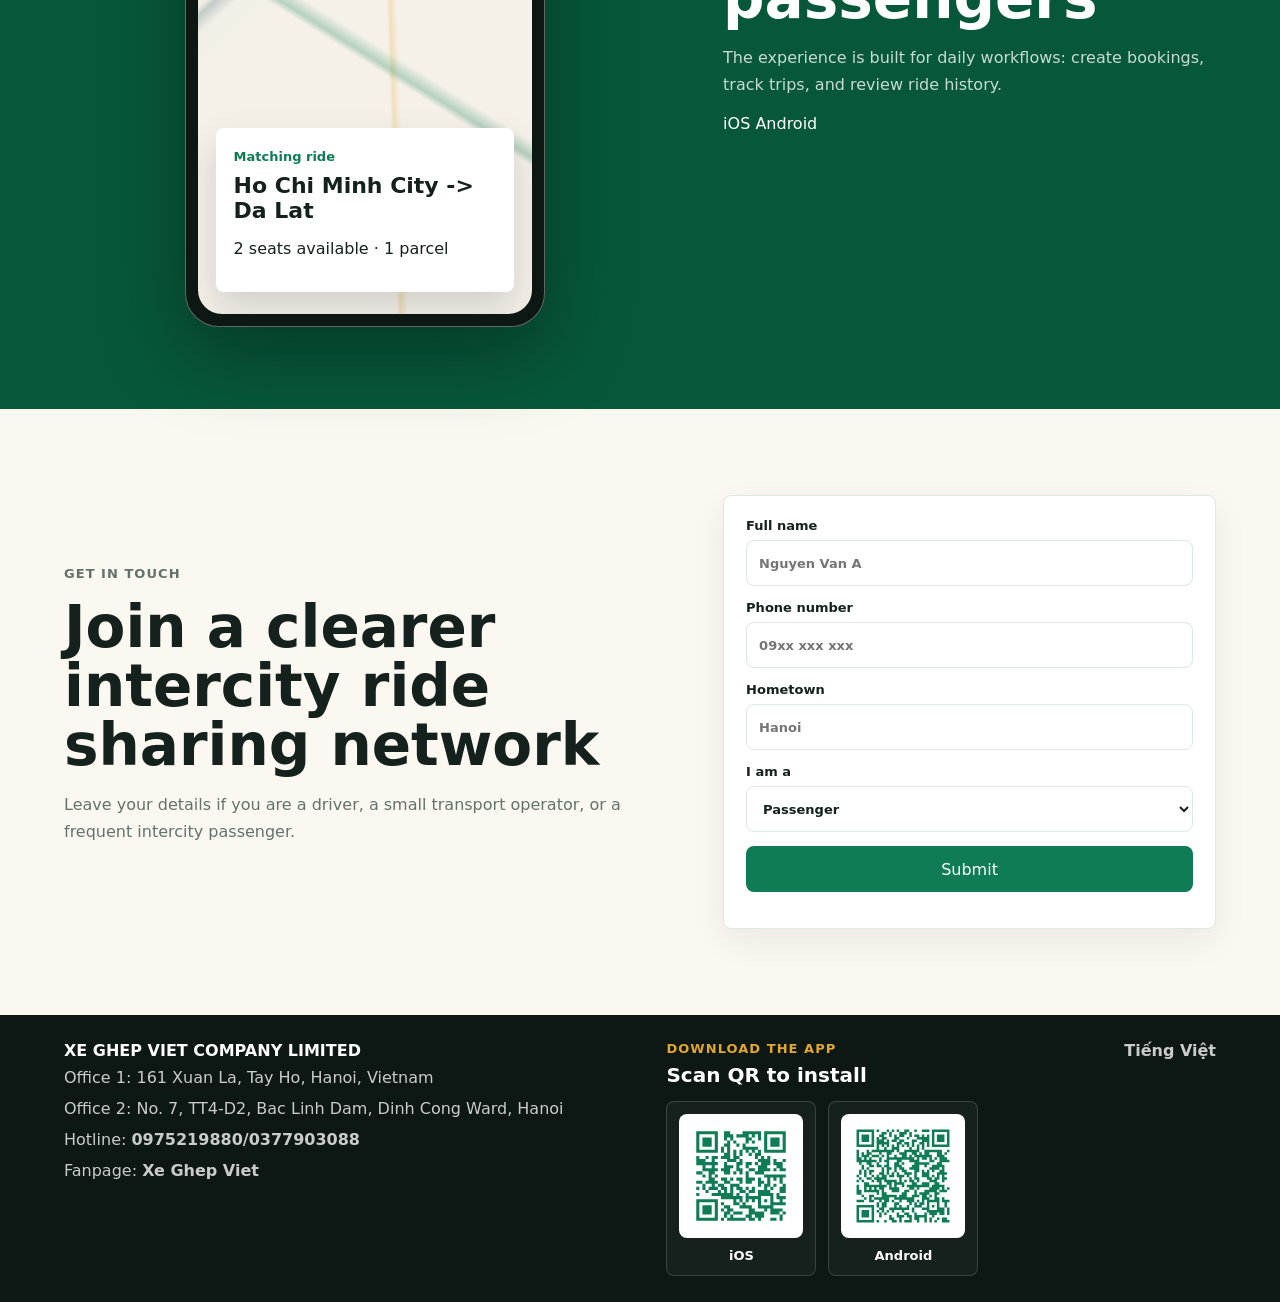
==== commit 5d978da8: "Add hometown to lead form" ====
--- a/en.html
+++ b/en.html
@@ -229,6 +229,10 @@
           <input type="tel" name="phone" placeholder="09xx xxx xxx" required />
         </label>
         <label>
+          Hometown
+          <input type="text" name="hometown" placeholder="Hanoi" required />
+        </label>
+        <label>
           I am a
           <select name="role">
             <option value="customer">Passenger</option>
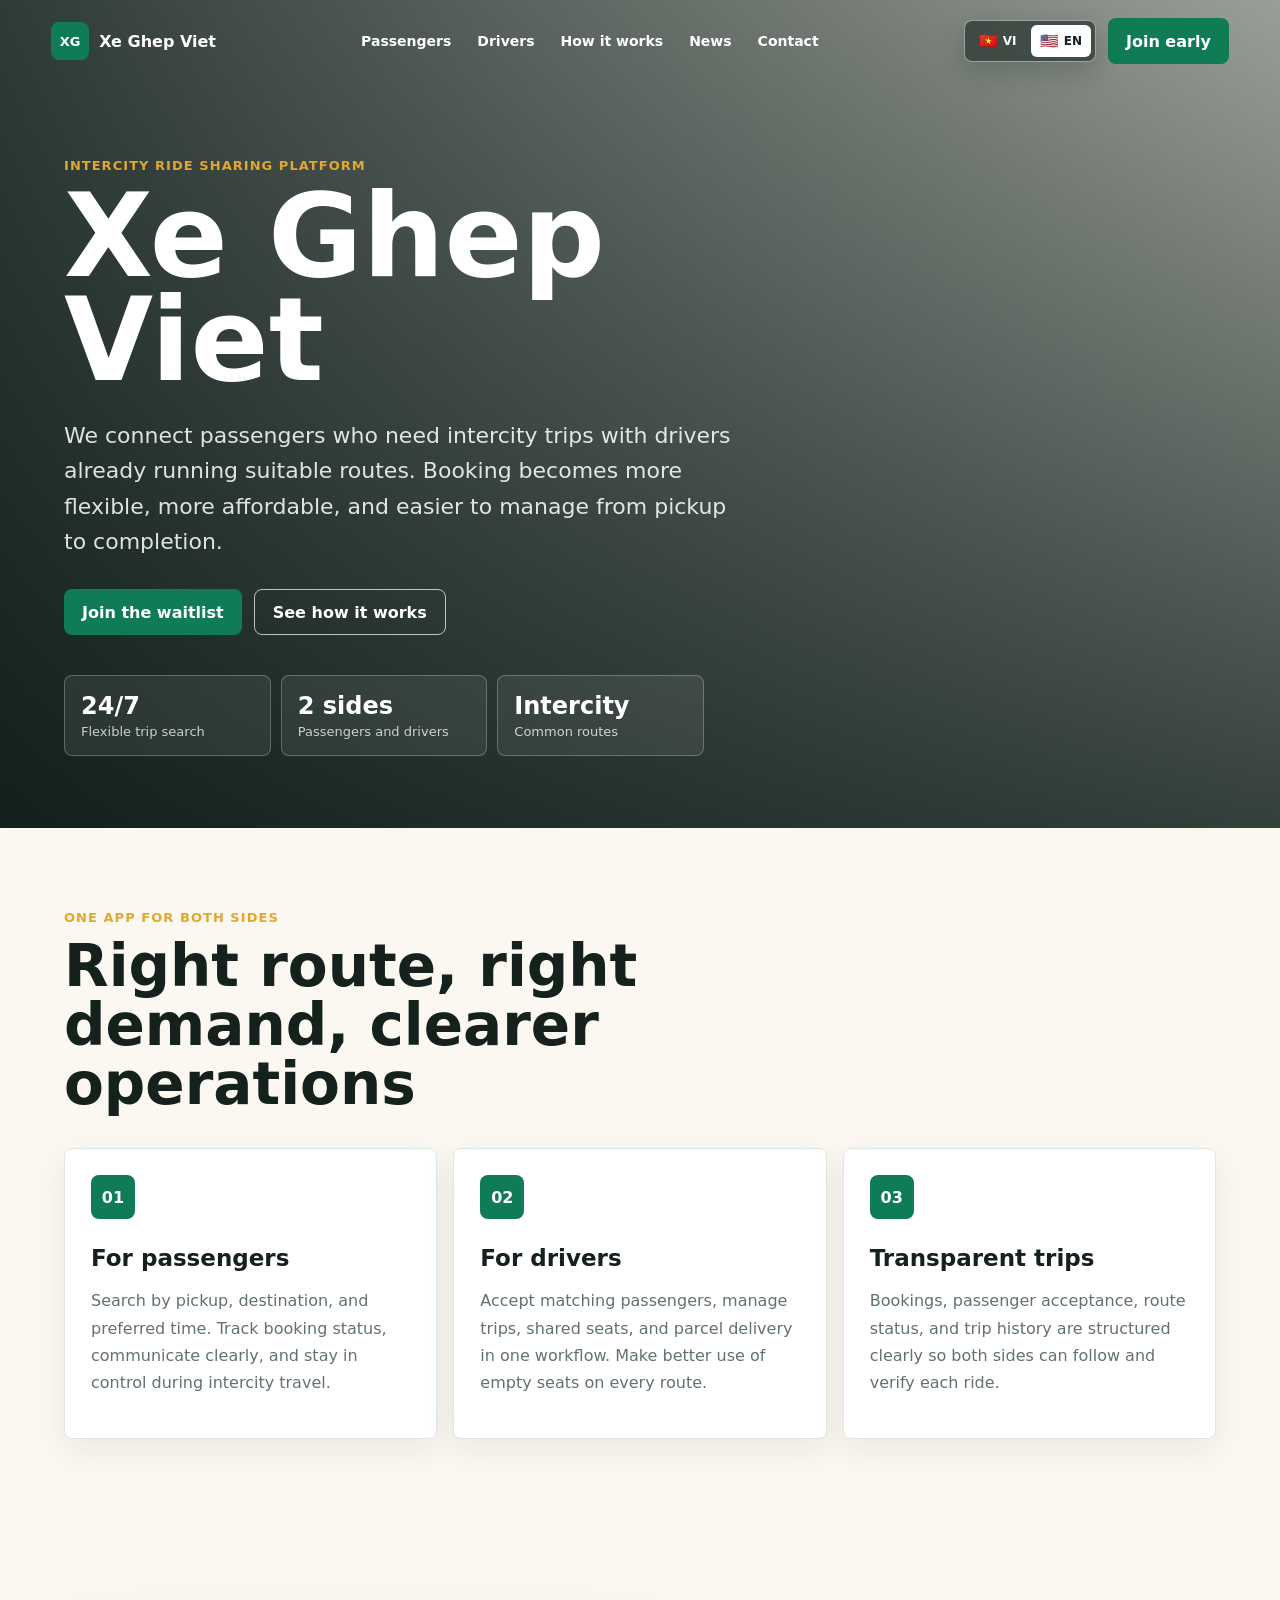
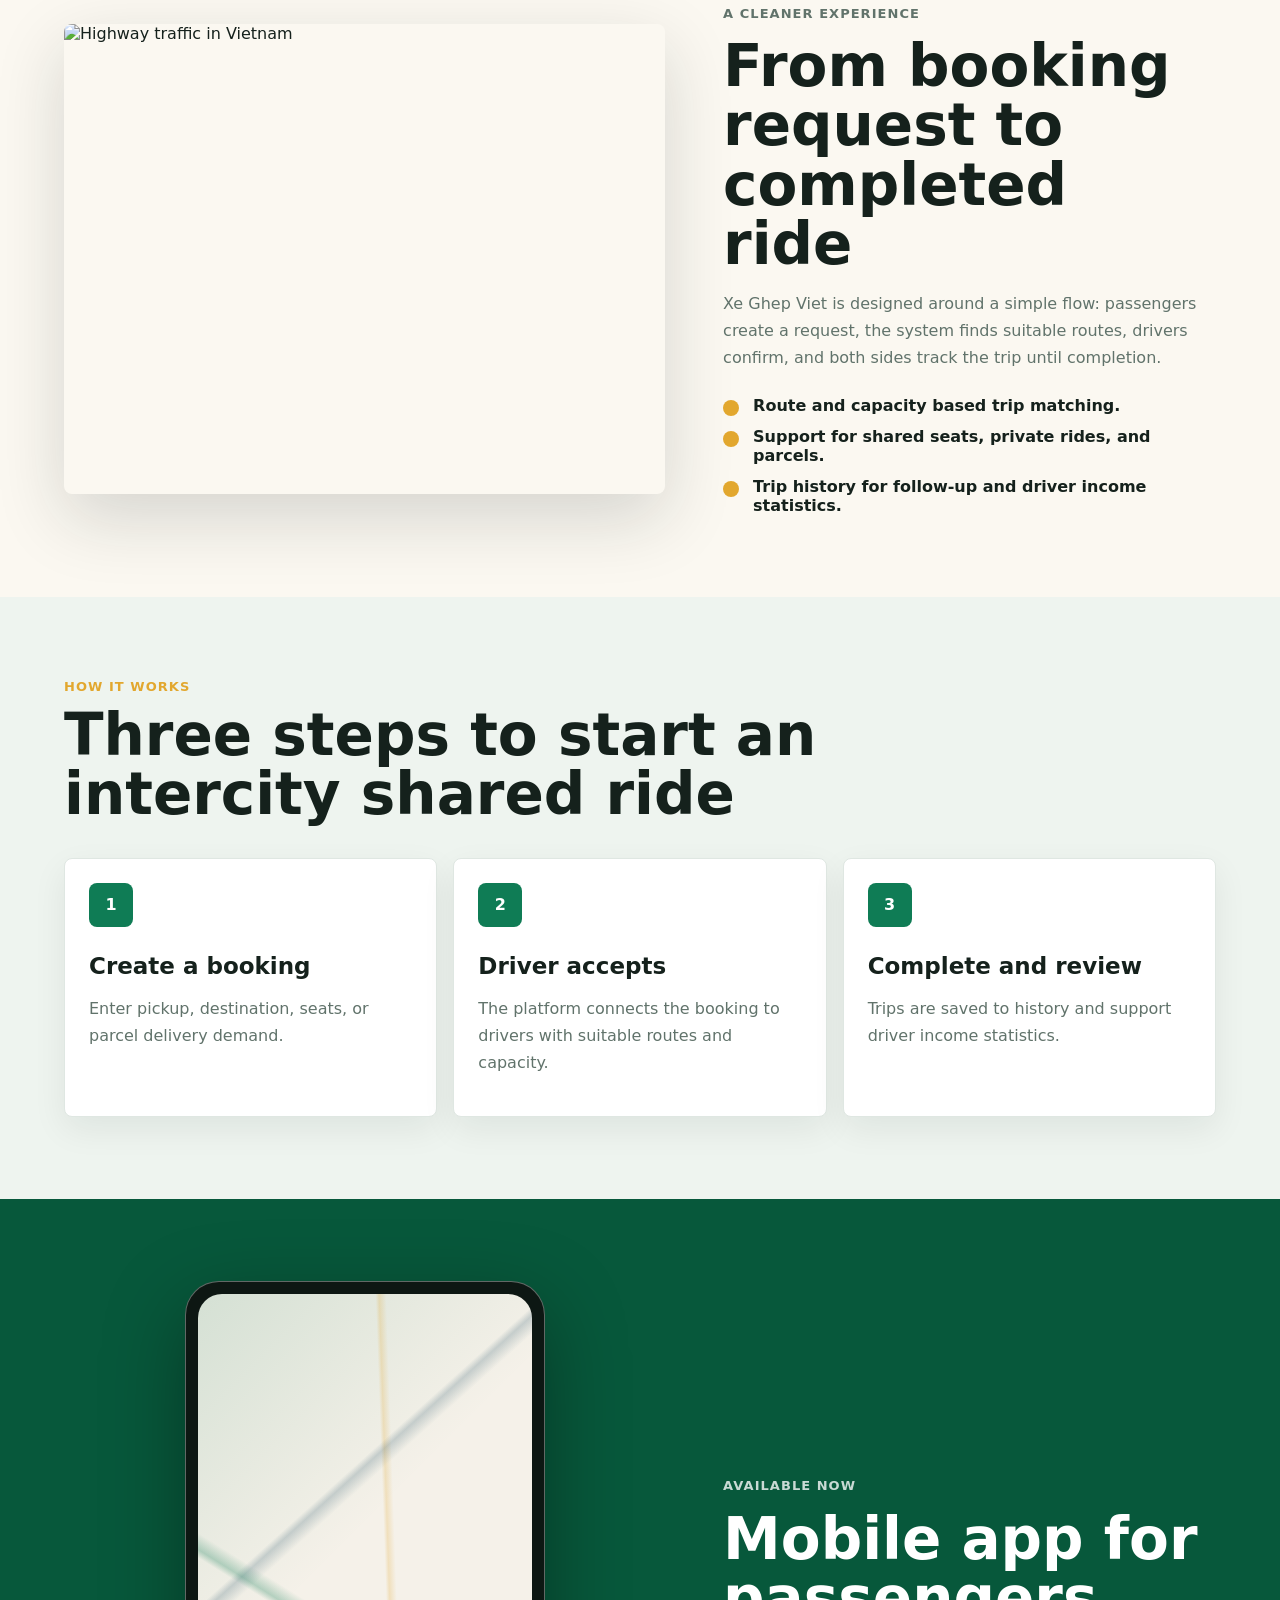
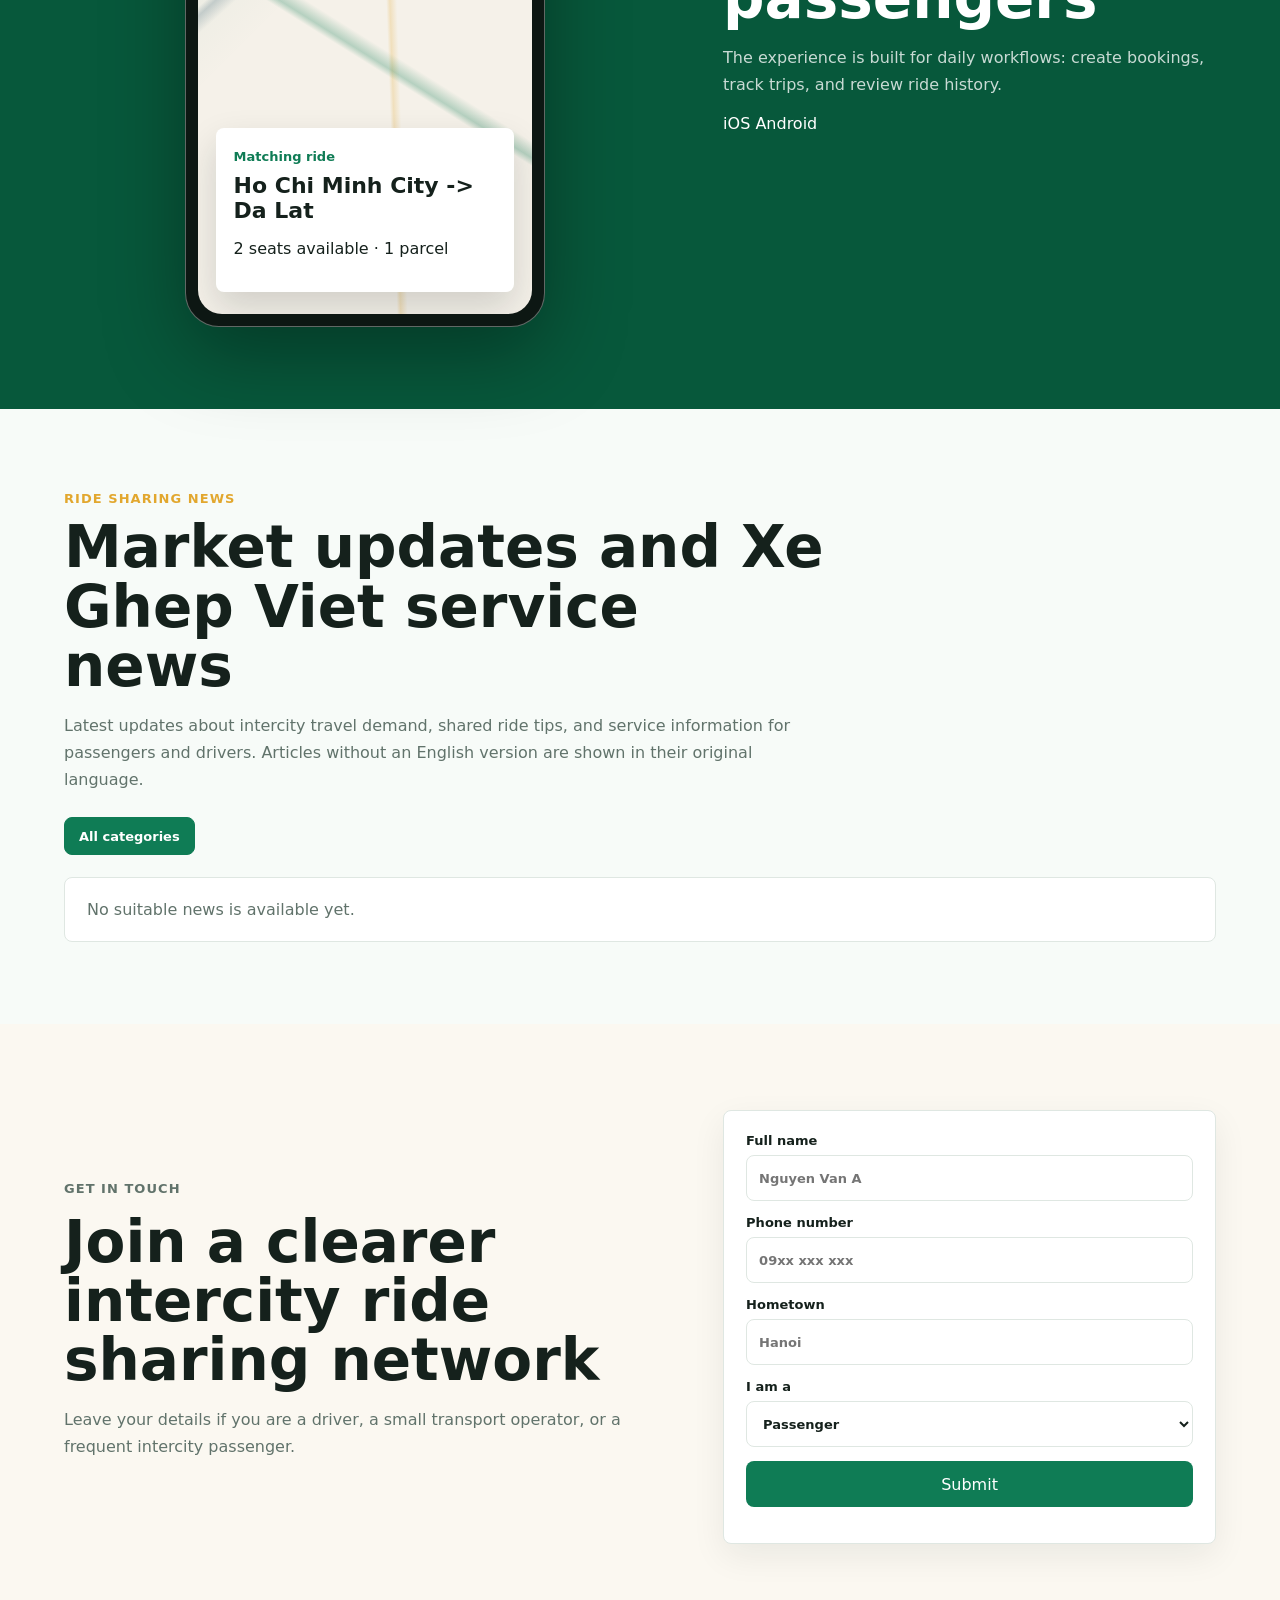
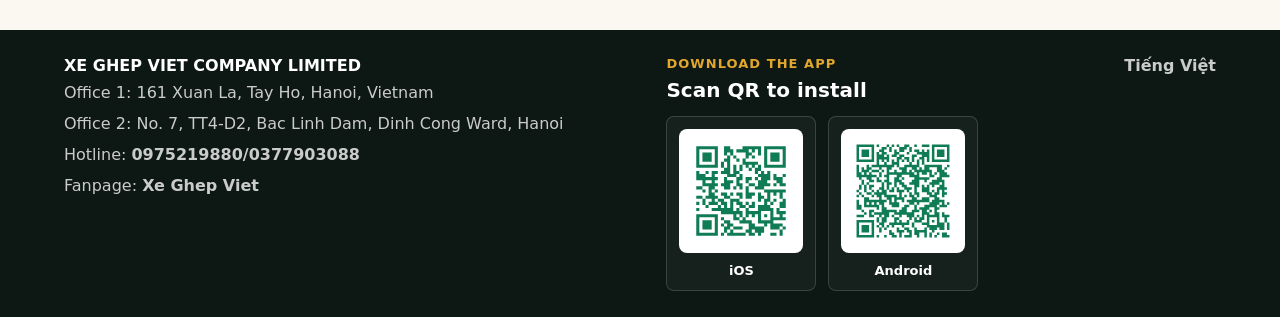
==== commit ae59abef: "feat: add landing news section" ====
--- a/en.html
+++ b/en.html
@@ -45,6 +45,7 @@
       <a href="#passenger">Passengers</a>
       <a href="#driver">Drivers</a>
       <a href="#how-it-works">How it works</a>
+      <a href="#news">News</a>
       <a href="#contact">Contact</a>
     </nav>
     <div class="header-actions">
@@ -210,6 +211,34 @@
       </div>
     </section>
 
+    <section class="section news-section" id="news" aria-labelledby="news-title">
+      <div class="section-heading">
+        <p class="eyebrow">Ride sharing news</p>
+        <h2 id="news-title">Market updates and Xe Ghep Viet service news</h2>
+        <p>
+          Latest updates about intercity travel demand, shared ride tips, and
+          service information for passengers and drivers. Articles without an
+          English version are shown in their original language.
+        </p>
+      </div>
+      <div
+        class="news-filter"
+        data-news-filter
+        data-all-label="All categories"
+        aria-label="Filter news by category"
+      ></div>
+      <div class="news-grid" data-news-list data-empty-message="No suitable news is available yet.">
+        <article class="news-card news-card-placeholder">
+          <div class="news-image-placeholder" aria-hidden="true"></div>
+          <div class="news-card-body">
+            <span class="news-tag">Xe Ghep Viet</span>
+            <h3>Loading news...</h3>
+            <p>Fresh updates will appear here.</p>
+          </div>
+        </article>
+      </div>
+    </section>
+
     <section class="cta-section" id="contact">
       <div>
         <p class="eyebrow">Get in touch</p>
@@ -234,9 +263,20 @@
         </label>
         <label>
           I am a
-          <select name="role">
+          <select name="role" data-role-select>
             <option value="customer">Passenger</option>
             <option value="driver">Driver</option>
+          </select>
+        </label>
+        <label data-driver-field hidden>
+          Cooperative
+          <input type="text" name="cooperative" placeholder="Cooperative name" disabled />
+        </label>
+        <label data-driver-field hidden>
+          License plate color
+          <select name="licensePlateColor" disabled>
+            <option value="white">White</option>
+            <option value="yellow">Yellow</option>
           </select>
         </label>
         <button type="submit">Submit</button>
@@ -251,7 +291,7 @@
       <p>Office 1: 161 Xuan La, Tay Ho, Hanoi, Vietnam</p>
       <p>Office 2: No. 7, TT4-D2, Bac Linh Dam, Dinh Cong Ward, Hanoi</p>
       <p>Hotline: <a href="tel:0975219880">0975219880/0377903088</a></p>
-      <p>Fanpage: <a href="https://www.facebook.com/profile.php?id=61591874402184" target="_blank" rel="noopener">Xe Ghep Viet</a></p>
+      <p>Fanpage: <a href="https://web.facebook.com/XEGHEPVIETOFFICAL/" target="_blank" rel="noopener">Xe Ghep Viet</a></p>
     </div>
     <div class="footer-qr">
       <div class="footer-qr-heading">
--- a/styles.css
+++ b/styles.css
@@ -504,6 +504,122 @@
   box-shadow: 0 14px 30px rgba(0, 0, 0, 0.16);
 }
 
+.news-section {
+  background: #f7fbf8;
+}
+
+.news-section .section-heading p:not(.eyebrow) {
+  max-width: 760px;
+  color: var(--muted);
+  line-height: 1.7;
+}
+
+.news-grid {
+  display: grid;
+  grid-template-columns: repeat(3, minmax(0, 1fr));
+  gap: 16px;
+}
+
+.news-filter {
+  display: flex;
+  flex-wrap: wrap;
+  gap: 10px;
+  margin: -10px 0 22px;
+}
+
+.news-filter-button {
+  min-height: 38px;
+  padding: 0 14px;
+  border: 1px solid var(--line);
+  border-radius: 8px;
+  color: var(--ink);
+  background: #fff;
+  font: inherit;
+  font-size: 13px;
+  font-weight: 900;
+  cursor: pointer;
+}
+
+.news-filter-button.active {
+  color: #fff;
+  border-color: var(--tag-color, var(--green));
+  background: var(--tag-color, var(--green));
+}
+
+.news-card {
+  overflow: hidden;
+  border: 1px solid var(--line);
+  border-radius: 8px;
+  background: var(--surface);
+  box-shadow: 0 12px 34px rgba(21, 33, 28, 0.07);
+}
+
+.news-image,
+.news-image-placeholder {
+  width: 100%;
+  aspect-ratio: 1.42;
+  object-fit: cover;
+  background:
+    linear-gradient(135deg, rgba(15, 124, 85, 0.16), rgba(40, 83, 107, 0.16)),
+    #eef4ef;
+}
+
+.news-card-body {
+  display: grid;
+  gap: 12px;
+  padding: 18px;
+}
+
+.news-meta {
+  display: flex;
+  align-items: center;
+  justify-content: space-between;
+  gap: 12px;
+}
+
+.news-tag {
+  display: inline-flex;
+  align-items: center;
+  min-height: 28px;
+  padding: 0 10px;
+  border-radius: 8px;
+  color: #fff;
+  background: var(--tag-color, var(--green));
+  font-size: 11px;
+  font-weight: 900;
+  line-height: 1;
+  text-transform: uppercase;
+}
+
+.news-meta time,
+.news-language-note {
+  color: var(--muted);
+  font-size: 12px;
+  font-weight: 800;
+}
+
+.news-card h3 {
+  margin: 0;
+  font-size: 21px;
+  line-height: 1.24;
+}
+
+.news-card p {
+  margin: 0;
+  color: var(--muted);
+  line-height: 1.65;
+}
+
+.news-empty {
+  grid-column: 1 / -1;
+  margin: 0;
+  padding: 22px;
+  border: 1px solid var(--line);
+  border-radius: 8px;
+  color: var(--muted);
+  background: var(--surface);
+}
+
 .cta-section {
   padding: 86px clamp(18px, 5vw, 72px);
 }
@@ -520,6 +636,10 @@
   color: var(--ink);
   font-size: 13px;
   font-weight: 800;
+}
+
+.lead-form [hidden] {
+  display: none;
 }
 
 .lead-form input,
@@ -729,6 +849,7 @@
 
   .hero-stats,
   .feature-grid,
+  .news-grid,
   .process-grid,
   .split-section,
   .app-section,
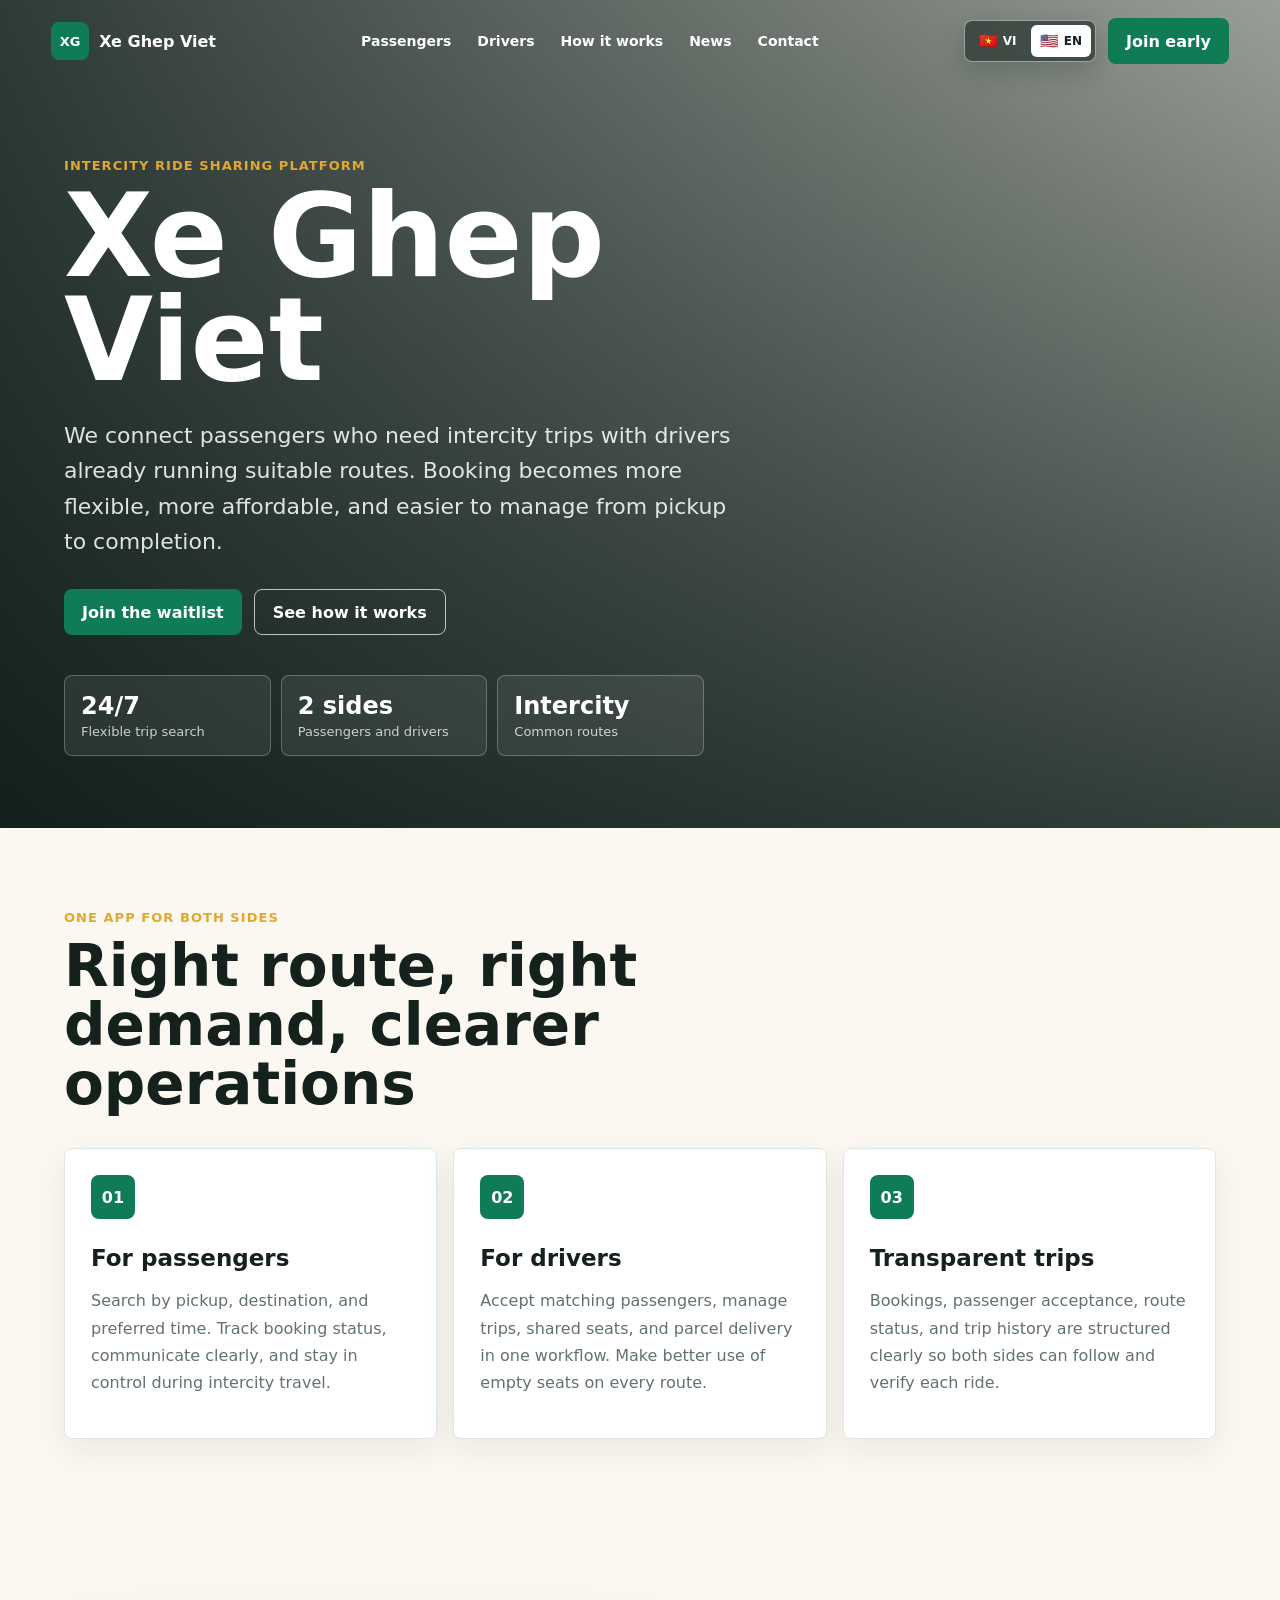
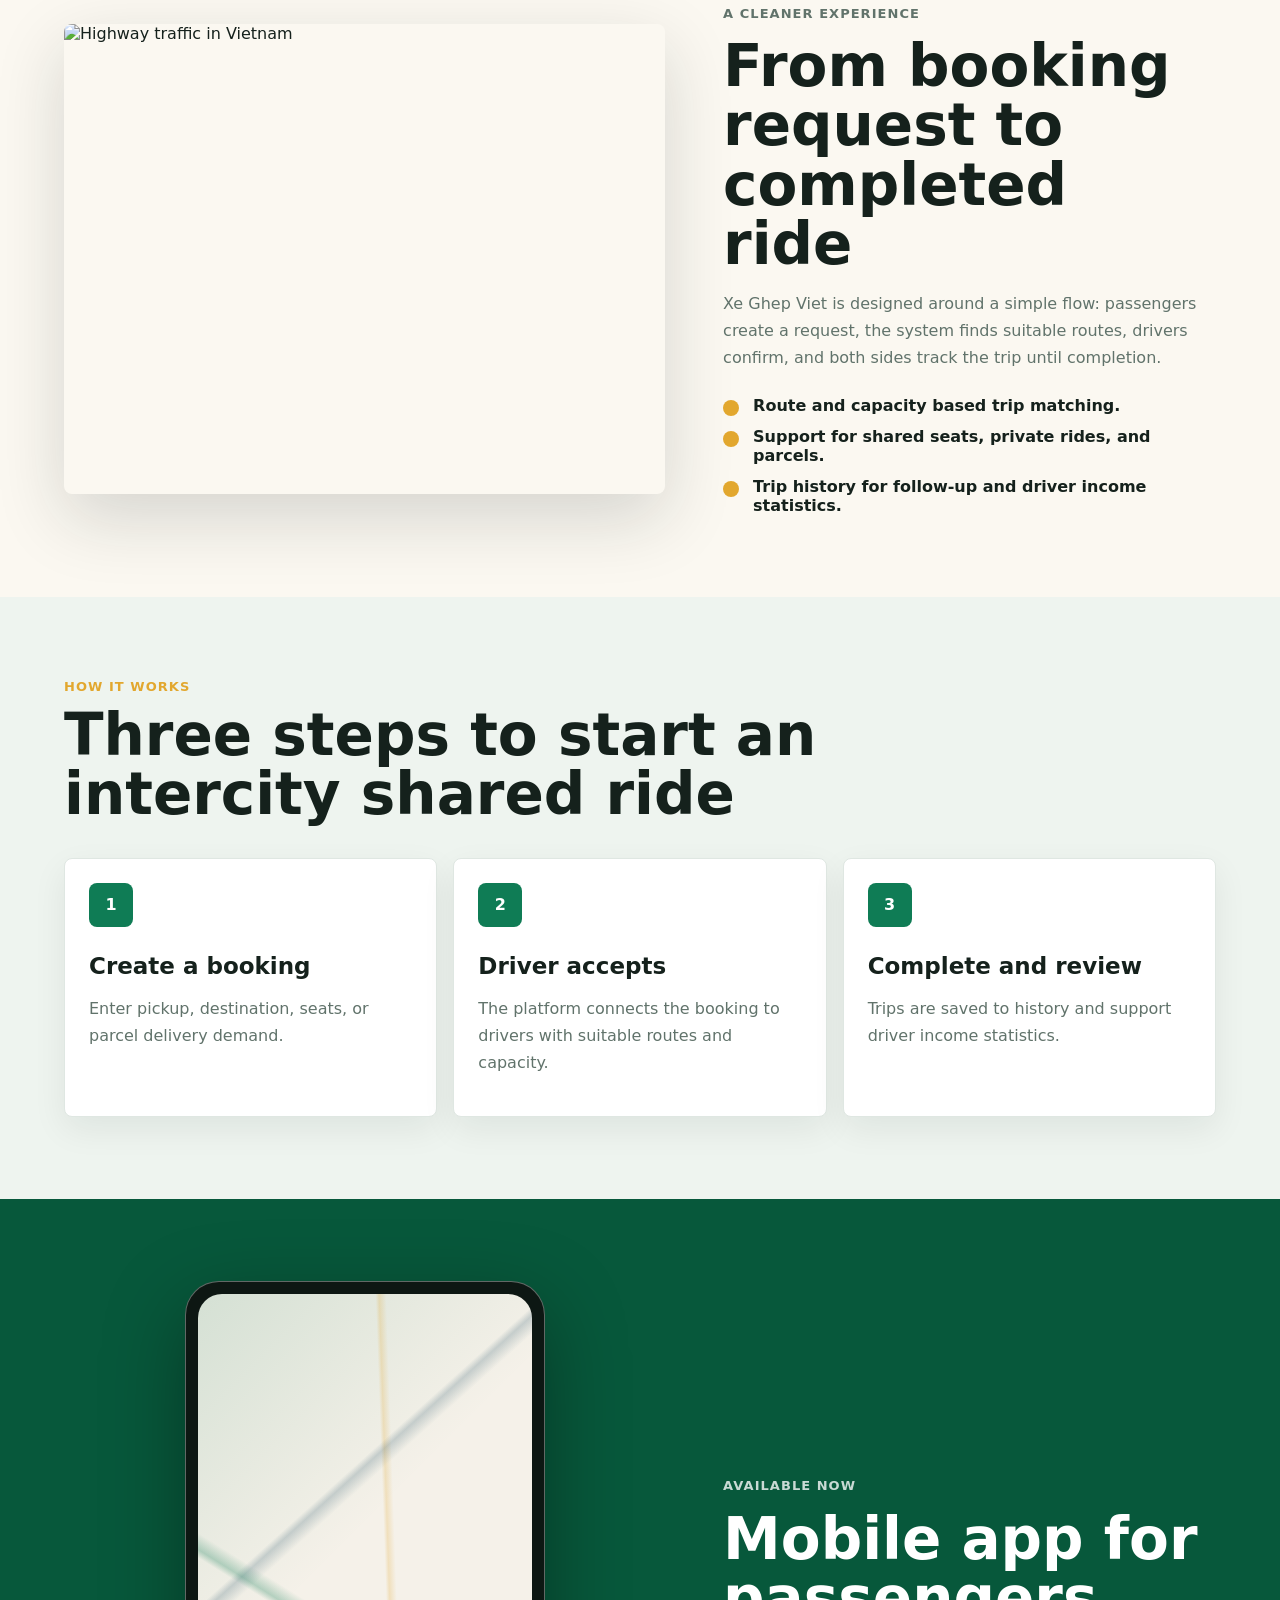
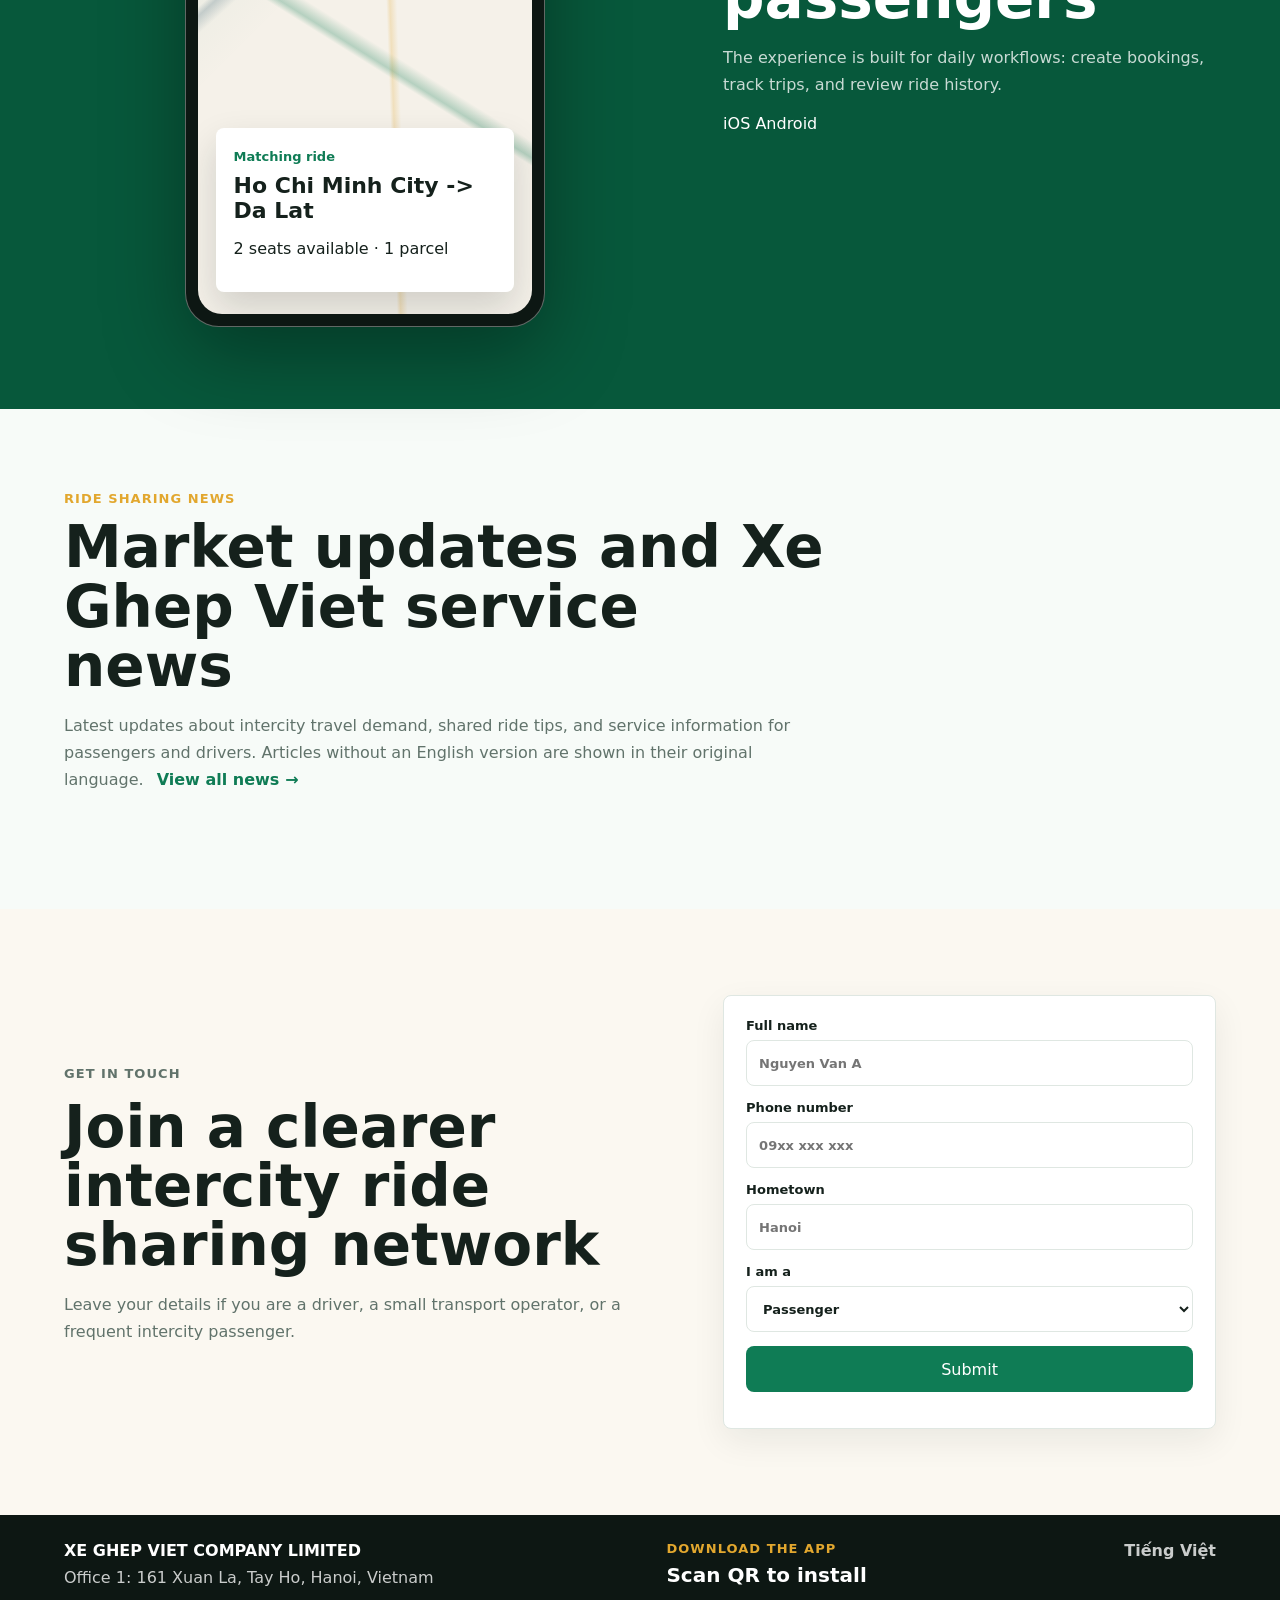
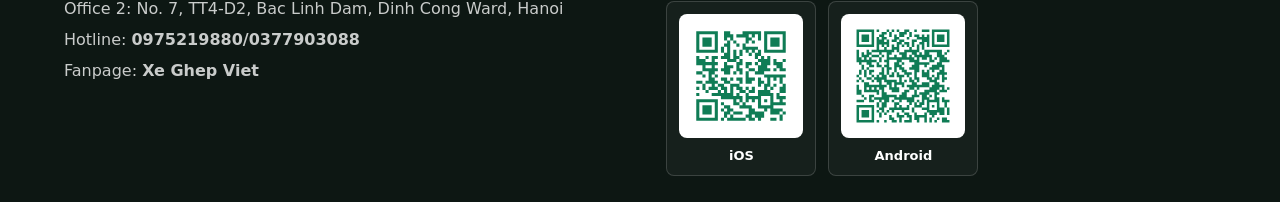
==== commit a832cc24: "feat: split landing news list and detail pages" ====
--- a/en.html
+++ b/en.html
@@ -219,23 +219,8 @@
           Latest updates about intercity travel demand, shared ride tips, and
           service information for passengers and drivers. Articles without an
           English version are shown in their original language.
-        </p>
-      </div>
-      <div
-        class="news-filter"
-        data-news-filter
-        data-all-label="All categories"
-        aria-label="Filter news by category"
-      ></div>
-      <div class="news-grid" data-news-list data-empty-message="No suitable news is available yet.">
-        <article class="news-card news-card-placeholder">
-          <div class="news-image-placeholder" aria-hidden="true"></div>
-          <div class="news-card-body">
-            <span class="news-tag">Xe Ghep Viet</span>
-            <h3>Loading news...</h3>
-            <p>Fresh updates will appear here.</p>
-          </div>
-        </article>
+          <a class="inline-news-link" href="news-en.html">View all news</a>
+        </p>
       </div>
     </section>
 
--- a/styles.css
+++ b/styles.css
@@ -514,6 +514,20 @@
   line-height: 1.7;
 }
 
+.inline-news-link {
+  display: inline-flex;
+  align-items: center;
+  margin-left: 8px;
+  color: var(--green);
+  font-weight: 900;
+  white-space: nowrap;
+}
+
+.inline-news-link::after {
+  content: "→";
+  margin-left: 6px;
+}
+
 .news-grid {
   display: grid;
   grid-template-columns: repeat(3, minmax(0, 1fr));
@@ -620,6 +634,154 @@
   background: var(--surface);
 }
 
+.news-page-header {
+  color: var(--ink);
+  background: rgba(251, 248, 241, 0.96);
+  box-shadow: 0 10px 30px rgba(21, 33, 28, 0.1);
+  backdrop-filter: blur(16px);
+}
+
+.news-list-page,
+.news-detail-page {
+  min-height: 100vh;
+  padding-top: 92px;
+  background: #fbfcfa;
+}
+
+.news-list-hero {
+  display: grid;
+  gap: 16px;
+  max-width: 1120px;
+  margin: 0 auto;
+  padding: 48px clamp(18px, 5vw, 42px) 22px;
+}
+
+.back-link {
+  color: var(--green);
+  font-weight: 900;
+}
+
+.news-list-hero h1,
+.news-detail h1 {
+  margin: 0;
+  color: var(--ink);
+  font-size: clamp(40px, 6vw, 72px);
+  line-height: 1.02;
+  letter-spacing: 0;
+}
+
+.news-list-hero p,
+.news-detail-meta {
+  margin: 0;
+  color: var(--muted);
+  font-weight: 800;
+}
+
+.news-filter-compact {
+  margin: 8px 0 0;
+}
+
+.news-list-container {
+  max-width: 1120px;
+  margin: 0 auto;
+  padding: 0 clamp(18px, 5vw, 42px) 80px;
+}
+
+.news-list {
+  display: grid;
+  gap: 14px;
+}
+
+.news-list-item {
+  display: grid;
+  grid-template-columns: 230px minmax(0, 1fr);
+  grid-template-areas:
+    "thumb tag"
+    "thumb title"
+    "thumb summary"
+    "thumb meta";
+  column-gap: 22px;
+  row-gap: 8px;
+  padding: 14px;
+  border: 1px solid var(--line);
+  border-radius: 8px;
+  background: var(--surface);
+  box-shadow: 0 10px 30px rgba(21, 33, 28, 0.06);
+}
+
+.news-list-thumb {
+  grid-area: thumb;
+  width: 100%;
+  height: 150px;
+  border-radius: 8px;
+  object-fit: cover;
+}
+
+.news-list-item .news-tag {
+  grid-area: tag;
+  justify-self: start;
+}
+
+.news-list-item h2 {
+  grid-area: title;
+  margin: 0;
+  font-size: 25px;
+  line-height: 1.16;
+  letter-spacing: 0;
+}
+
+.news-list-item p {
+  grid-area: summary;
+  margin: 0;
+  color: var(--muted);
+  line-height: 1.55;
+}
+
+.news-list-meta {
+  grid-area: meta;
+  display: inline-flex;
+  gap: 8px;
+  color: var(--muted);
+  font-size: 14px;
+  font-weight: 800;
+}
+
+.news-detail {
+  max-width: 980px;
+  margin: 0 auto;
+  padding: 36px clamp(18px, 5vw, 42px) 90px;
+}
+
+.news-detail-image {
+  width: 100%;
+  max-height: 520px;
+  margin: 24px 0;
+  border-radius: 8px;
+  object-fit: cover;
+  box-shadow: var(--shadow);
+}
+
+.news-detail-kicker {
+  margin: 8px 0 18px;
+}
+
+.news-detail-meta {
+  display: inline-flex;
+  gap: 9px;
+  margin-top: 18px;
+}
+
+.news-detail-content {
+  margin-top: 34px;
+  color: #4c5c55;
+  font-size: clamp(19px, 2.2vw, 28px);
+  line-height: 1.9;
+}
+
+.news-detail-content p {
+  margin: 0 0 28px;
+}
+
 .cta-section {
   padding: 86px clamp(18px, 5vw, 72px);
 }
@@ -880,6 +1042,19 @@
   .qr-grid {
     grid-template-columns: 1fr 1fr;
   }
+
+  .news-list-item {
+    grid-template-columns: 150px minmax(0, 1fr);
+    column-gap: 16px;
+  }
+
+  .news-list-thumb {
+    height: 126px;
+  }
+
+  .news-list-item h2 {
+    font-size: 20px;
+  }
 }
 
 @media (max-width: 520px) {
@@ -923,4 +1098,51 @@
     width: 112px;
     height: 112px;
   }
-}
+
+  .news-list-page,
+  .news-detail-page {
+    padding-top: 76px;
+  }
+
+  .news-list-hero {
+    padding-top: 28px;
+  }
+
+  .news-list-item {
+    grid-template-columns: 112px minmax(0, 1fr);
+    grid-template-areas:
+      "thumb tag"
+      "thumb title"
+      "thumb summary"
+      "thumb meta";
+    padding: 10px;
+    column-gap: 12px;
+  }
+
+  .news-list-thumb {
+    height: 112px;
+  }
+
+  .news-list-item h2 {
+    display: -webkit-box;
+    overflow: hidden;
+    font-size: 18px;
+    -webkit-box-orient: vertical;
+    -webkit-line-clamp: 2;
+  }
+
+  .news-list-item p {
+    display: -webkit-box;
+    overflow: hidden;
+    -webkit-box-orient: vertical;
+    -webkit-line-clamp: 2;
+  }
+
+  .news-list-meta {
+    font-size: 12px;
+  }
+
+  .news-detail-content {
+    font-size: 20px;
+  }
+}
